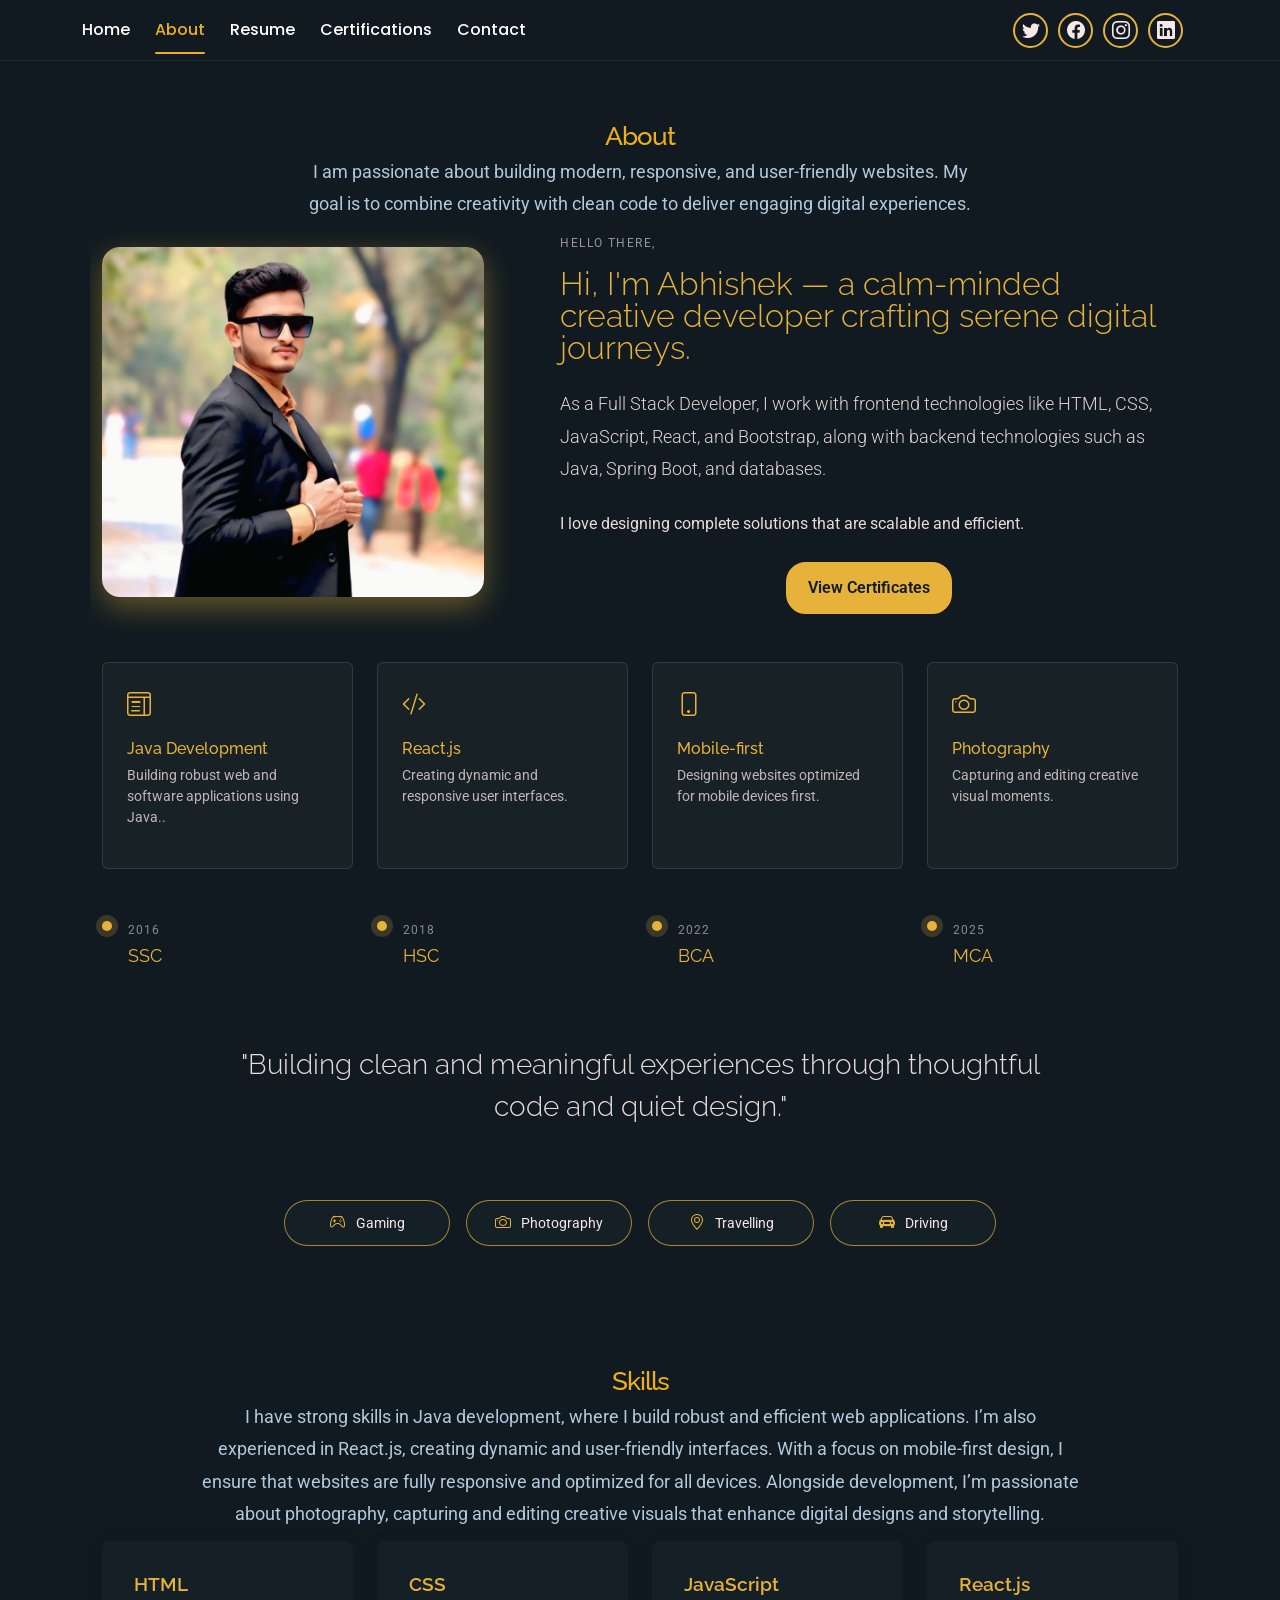
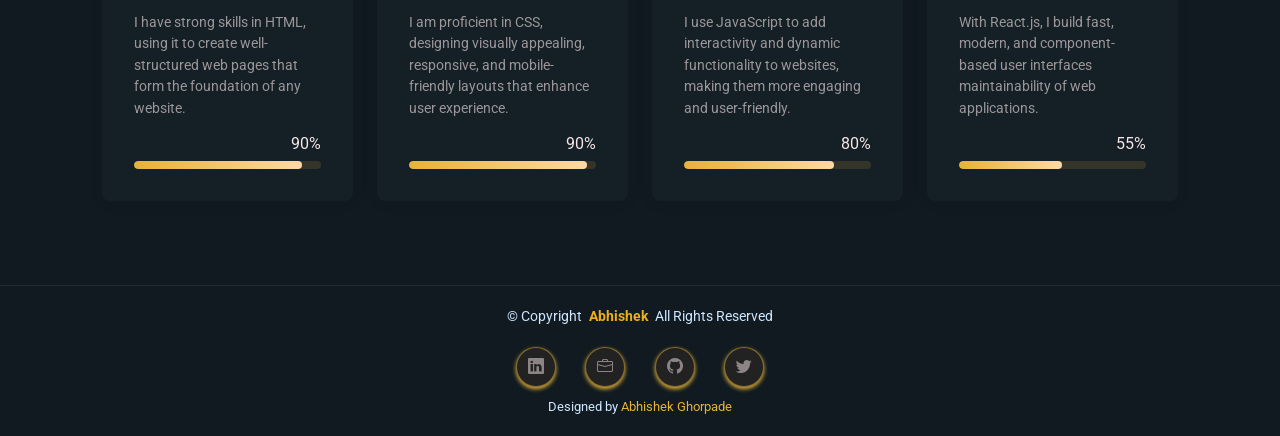
==== about.html @ 08af9475 "add files" ====
<!DOCTYPE html>
<html lang="en">
  <head>
    <meta charset="utf-8" />
    <meta content="width=device-width, initial-scale=1.0" name="viewport" />
    <title>About Abhishek</title>
    <meta name="description" content="" />
    <meta name="keywords" content="" />

    <!-- Favicons -->
    <!-- <link href="assets/img/favicon.png" rel="icon" />
    <link href="assets/img/apple-touch-icon.png" rel="apple-touch-icon" /> -->

    <!-- Fonts -->
    <link href="https://fonts.googleapis.com" rel="preconnect" />
    <link href="https://fonts.gstatic.com" rel="preconnect" crossorigin />
    <link
      href="https://fonts.googleapis.com/css2?family=Roboto:ital,wght@0,100;0,300;0,400;0,500;0,700;0,900;1,100;1,300;1,400;1,500;1,700;1,900&family=Poppins:ital,wght@0,100;0,200;0,300;0,400;0,500;0,600;0,700;0,800;0,900;1,100;1,200;1,300;1,400;1,500;1,600;1,700;1,800;1,900&family=Raleway:ital,wght@0,100;0,200;0,300;0,400;0,500;0,600;0,700;0,800;0,900;1,100;1,200;1,300;1,400;1,500;1,600;1,700;1,800;1,900&display=swap"
      rel="stylesheet"
    />

    <!-- Vendor CSS Files -->
    <link
      href="assets/vendor/bootstrap/css/bootstrap.min.css"
      rel="stylesheet"
    />
    <link
      href="assets/vendor/bootstrap-icons/bootstrap-icons.css"
      rel="stylesheet"
    />
    <link href="assets/vendor/aos/aos.css" rel="stylesheet" />
    <link href="assets/vendor/swiper/swiper-bundle.min.css" rel="stylesheet" />
    <link
      href="assets/vendor/glightbox/css/glightbox.min.css"
      rel="stylesheet"
    />

    <!-- Main CSS File -->
    <link href="assets/css/main.css" rel="stylesheet" />

    <!-- =======================================================
  * Template Name: FolioOne
  * Template URL: https://bootstrapmade.com/folioone-bootstrap-portfolio-website-template/
  * Updated: Aug 23 2025 with Bootstrap v5.3.7
  * Author: BootstrapMade.com
  * License: https://bootstrapmade.com/license/
  ======================================================== -->
  </head>

  <body class="about-page">
    <header
      id="header"
      class="header d-flex align-items-center light-background sticky-top"
    >
      <div
        class="container position-relative d-flex align-items-center justify-content-between"
      >
        <!-- <a href="index.html" class="logo d-flex align-items-center me-auto me-xl-0">
      <img src="assets/img/logo.webp" alt="">
      <h1 class="sitename">FolioOne</h1> 
    </a> -->

        <nav id="navmenu" class="navmenu">
          <ul>
            <li><a href="index.html">Home</a></li>
            <li><a href="about.html" class="active">About</a></li>
            <li><a href="resume.html">Resume</a></li>
            <!-- <li><a href="services.html">Services</a></li> -->
            <li><a href="portfolio.html">Certifications</a></li>
            <!-- <li class="dropdown">
              <a href="#"
                ><span>Dropdown</span>
                <i class="bi bi-chevron-down toggle-dropdown"></i
              ></a>
              <ul>
                <li><a href="#">Dropdown 1</a></li>
                <li class="dropdown">
                  <a href="#"
                    ><span>Deep Dropdown</span>
                    <i class="bi bi-chevron-down toggle-dropdown"></i
                  ></a>
                  <ul>
                    <li><a href="#">Deep Dropdown 1</a></li>
                    <li><a href="#">Deep Dropdown 2</a></li>
                    <li><a href="#">Deep Dropdown 3</a></li>
                    <li><a href="#">Deep Dropdown 4</a></li>
                    <li><a href="#">Deep Dropdown 5</a></li>
                  </ul>
                </li>
                <li><a href="#">Dropdown 2</a></li>
                <li><a href="#">Dropdown 3</a></li>
                <li><a href="#">Dropdown 4</a></li>
              </ul>
            </li> -->
            <li><a href="contact.html">Contact</a></li>
          </ul>
          <i class="mobile-nav-toggle d-xl-none bi bi-list"></i>
        </nav>

        <div class="header-social-links">
          <a href="#" class="twitter"><i class="bi bi-twitter"></i></a>
          <a href="#" class="facebook"><i class="bi bi-facebook"></i></a>
          <a href="#" class="instagram"><i class="bi bi-instagram"></i></a>
          <a href="#" class="linkedin"><i class="bi bi-linkedin"></i></a>
        </div>
      </div>
    </header>

    <main class="main">
      <!-- About Section -->
      <section id="about" class="about section">
        <!-- Section Title -->
        <div class="container section-title" data-aos="fade-up">
          <h2>About</h2>
          <p>
            I am passionate about building modern, responsive, and user-friendly
            websites. My goal is to combine creativity with clean code to
            deliver engaging digital experiences.
          </p>
        </div>
        <!-- End Section Title -->

        <div class="container" data-aos="fade-up" data-aos-delay="100">
          <!-- Intro + Photo -->
          <div class="row align-items-center justify-content-between gy-5 mb-5">
            <!-- Profile Photo (Left Side) -->
            <div class="col-lg-5" data-aos="zoom-in" data-aos-delay="250">
              <figure class="profile-figure text-center text-lg-start">
                <img
                  src="img/WhatsApp Image 2025-11-01 at 12.26.18_97a6fdc2.jpg"
                  alt="Portrait of Abhishek"
                  class="img-fluid profile-photo"
                />
              </figure>
            </div>

            <!-- Intro Content (Right Side) -->
            <div class="col-lg-7" data-aos="fade-right" data-aos-delay="150">
              <div class="intro-content">
                <span class="eyebrow">Hello there,</span>
                <h2 class="headline">
                  Hi, I'm Abhishek — a calm-minded creative developer crafting
                  serene digital journeys.
                </h2>
                <p class="lead">
                  As a Full Stack Developer, I work with frontend technologies
                  like HTML, CSS, JavaScript, React, and Bootstrap, along with
                  backend technologies such as Java, Spring Boot, and databases.
                </p>
                <p>
                  I love designing complete solutions that are scalable and
                  efficient.
                </p>

                <div class="cta-group">
                  <!-- <a href="#portfolio" class="btn btn-primary">
                    View My Work <i class="bi bi-arrow-up-right"></i>
                  </a> -->
                  <a href="portfolio.html" class="btn btn-primary"
                  >View Certificates</a
                >
                  </a>
                </div>
              </div>
            </div>
          </div>
          <!-- End Intro + Photo -->

          <!-- Skills Grid -->
          <div class="mb-5">
            <div class="row g-4">
              <div
                class="col-6 col-md-4 col-lg-3"
                data-aos="fade-up"
                data-aos-delay="120"
              >
                <div class="skill-item">
                  <i class="bi bi-layout-text-window"></i>
                  <h3>Java Development</h3>
                  <p>
                    Building robust web and software applications using Java..
                  </p>
                </div>
              </div>
              <div
                class="col-6 col-md-4 col-lg-3"
                data-aos="fade-up"
                data-aos-delay="180"
              >
                <div class="skill-item">
                  <i class="bi bi-code-slash"></i>
                  <h3>React.js</h3>
                  <p>Creating dynamic and responsive user interfaces.</p>
                </div>
              </div>
              <div
                class="col-6 col-md-4 col-lg-3"
                data-aos="fade-up"
                data-aos-delay="240"
              >
                <div class="skill-item">
                  <i class="bi bi-phone"></i>
                  <h3>Mobile-first</h3>
                  <p>Designing websites optimized for mobile devices first.</p>
                </div>
              </div>
              <div
                class="col-6 col-md-4 col-lg-3"
                data-aos="fade-up"
                data-aos-delay="300"
              >
                <div class="skill-item">
                  <i class="bi bi-camera"></i>
                  <h3>Photography</h3>
                  <p>Capturing and editing creative visual moments.</p>
                </div>
              </div>
            </div>
          </div>
          <!-- End Skills Grid -->

          <!-- Journey Timeline -->
          <div class="mb-5">
            <div class="row g-4">
              <div
                class="col-md-6 col-lg-3"
                data-aos="fade-up"
                data-aos-delay="120"
              >
                <article class="timeline-item">
                  <span class="dot"></span>
                  <time>2016</time>
                  <h4>SSC</h4>
                  <!-- <p>Quisque euismod turpis ut sapien luctus bibendum.</p> -->
                </article>
              </div>
              <div
                class="col-md-6 col-lg-3"
                data-aos="fade-up"
                data-aos-delay="180"
              >
                <article class="timeline-item">
                  <span class="dot"></span>
                  <time>2018</time>
                  <h4>HSC</h4>
                  <!-- <p>Mauris non arcu non urna convallis vulputate.</p> -->
                </article>
              </div>
              <div
                class="col-md-6 col-lg-3"
                data-aos="fade-up"
                data-aos-delay="240"
              >
                <article class="timeline-item">
                  <span class="dot"></span>
                  <time>2022</time>
                  <h4>BCA</h4>
                  <!-- <p>Nunc sed nibh et libero fermentum posuere.</p> -->
                </article>
              </div>
              <div
                class="col-md-6 col-lg-3"
                data-aos="fade-up"
                data-aos-delay="300"
              >
                <article class="timeline-item">
                  <span class="dot"></span>
                  <time>2025</time>
                  <h4>MCA</h4>
                  <!-- <p>Proin commodo massa sit amet urna pretium.</p> -->
                </article>
              </div>
            </div>
          </div>
          <!-- End Journey Timeline -->

          <!-- Quote -->
          <blockquote
            class="personal-quote text-center mb-5"
            data-aos="fade-down"
            data-aos-delay="200"
          >
            <p>
              "Building clean and meaningful experiences through thoughtful code
              and quiet design."
            </p>
          </blockquote>
          <!-- End Quote -->

          <!-- Fun Facts -->
          <div class="row g-3 justify-content-center">
            <div
              class="col-6 col-md-3 col-lg-2"
              data-aos="zoom-in"
              data-aos-delay="120"
            >
              <div class="fact-pill">
                <i class="bi bi-controller"></i>
                <span>Gaming</span>
              </div>
            </div>
            <div
              class="col-6 col-md-3 col-lg-2"
              data-aos="zoom-in"
              data-aos-delay="160"
            >
              <div class="fact-pill">
                <i class="bi bi-camera"></i>
                <span>Photography</span>
              </div>
            </div>
            <div
              class="col-6 col-md-3 col-lg-2"
              data-aos="zoom-in"
              data-aos-delay="200"
            >
              <div class="fact-pill">
                <i class="bi bi-geo-alt"></i>
                <span>Travelling</span>
              </div>
            </div>
            <div
              class="col-6 col-md-3 col-lg-2"
              data-aos="zoom-in"
              data-aos-delay="240"
            >
              <div class="fact-pill">
                <i class="bi bi-car-front-fill"></i>
                <span>Driving</span>
              </div>
            </div>
          </div>
          <!-- End Fun Facts -->
        </div>
      </section>
      <!-- /About Section -->

      <!-- Skills Section -->
      <section id="skills" class="skills section">
        <!-- Section Title -->
        <div class="container section-title" data-aos="fade-up">
          <h2>Skills</h2>
          <p>
            I have strong skills in Java development, where I build robust and
            efficient web applications. I’m also experienced in React.js,
            creating dynamic and user-friendly interfaces. With a focus on
            mobile-first design, I ensure that websites are fully responsive and
            optimized for all devices. Alongside development, I’m passionate
            about photography, capturing and editing creative visuals that
            enhance digital designs and storytelling.
          </p>
        </div>
        <!-- End Section Title -->

        <div class="container" data-aos="fade-up" data-aos-delay="100">
          <div class="row g-4 skills-animation">
            <div
              class="col-md-6 col-lg-3"
              data-aos="fade-up"
              data-aos-delay="100"
            >
              <div class="skill-box">
                <h3>HTML</h3>
                <p>
                  I have strong skills in HTML, using it to create
                  well-structured web pages that form the foundation of any
                  website.
                </p>
                <span class="text-end d-block">90%</span>
                <div class="progress">
                  <div
                    class="progress-bar"
                    role="progressbar"
                    aria-valuenow="90"
                    aria-valuemin="0"
                    aria-valuemax="100"
                  ></div>
                </div>
              </div>
            </div>

            <div
              class="col-md-6 col-lg-3"
              data-aos="fade-up"
              data-aos-delay="200"
            >
              <div class="skill-box">
                <h3>CSS</h3>
                <p>
                  I am proficient in CSS, designing visually appealing,
                  responsive, and mobile-friendly layouts that enhance user
                  experience.
                </p>
                <span class="text-end d-block">90%</span>
                <div class="progress">
                  <div
                    class="progress-bar"
                    role="progressbar"
                    aria-valuenow="95"
                    aria-valuemin="0"
                    aria-valuemax="100"
                  ></div>
                </div>
              </div>
            </div>

            <div
              class="col-md-6 col-lg-3"
              data-aos="fade-up"
              data-aos-delay="300"
            >
              <div class="skill-box">
                <h3>JavaScript</h3>
                <p>
                  I use JavaScript to add interactivity and dynamic
                  functionality to websites, making them more engaging and
                  user-friendly.
                </p>
                <span class="text-end d-block">80%</span>
                <div class="progress">
                  <div
                    class="progress-bar"
                    role="progressbar"
                    aria-valuenow="80"
                    aria-valuemin="0"
                    aria-valuemax="100"
                  ></div>
                </div>
              </div>
            </div>

            <div
              class="col-md-6 col-lg-3"
              data-aos="fade-up"
              data-aos-delay="400"
            >
              <div class="skill-box">
                <h3>React.js</h3>
                <p>
                  With React.js, I build fast, modern, and component-based user
                  interfaces maintainability of web applications.
                </p>
                <span class="text-end d-block">55%</span>
                <div class="progress">
                  <div
                    class="progress-bar"
                    role="progressbar"
                    aria-valuenow="55"
                    aria-valuemin="0"
                    aria-valuemax="100"
                  ></div>
                </div>
              </div>
            </div>
          </div>
        </div>
      </section>
      <!-- /Skills Section -->

      <!-- Stats Section -->
      <!-- <section id="stats" class="stats section dark-background">
        <div class="container" data-aos="fade-up" data-aos-delay="100">
          <div class="row align-items-center">
            <div class="col-lg-4" data-aos="fade-up" data-aos-delay="200">
              <div class="avatars d-flex align-items-center">
                <img
                  src="assets/img/person/person-m-2.webp"
                  alt="Avatar 1"
                  class="rounded-circle"
                  loading="lazy"
                />
                <img
                  src="assets/img/person/person-m-3.webp"
                  alt="Avatar 2"
                  class="rounded-circle"
                  loading="lazy"
                />
                <img
                  src="assets/img/person/person-f-5.webp"
                  alt="Avatar 3"
                  class="rounded-circle"
                  loading="lazy"
                />
                <img
                  src="assets/img/person/person-m-5.webp"
                  alt="Avatar 4"
                  class="rounded-circle"
                  loading="lazy"
                />
              </div>
            </div>

            <div class="col-lg-8">
              <div class="row counters">
                <div class="col-md-4" data-aos="fade-up" data-aos-delay="300">
                  <h2>
                    <span
                      data-purecounter-start="0"
                      data-purecounter-end="185"
                      data-purecounter-duration="1"
                      class="purecounter"
                    ></span
                    >+
                  </h2>
                  <p>Nemo enim ipsam</p>
                </div>

                <div class="col-md-4" data-aos="fade-up" data-aos-delay="400">
                  <h2>
                    <span
                      data-purecounter-start="0"
                      data-purecounter-end="32"
                      data-purecounter-duration="1"
                      class="purecounter"
                    ></span
                    >K
                  </h2>
                  <p>Voluptatem sequi</p>
                </div>

                <div class="col-md-4" data-aos="fade-up" data-aos-delay="500">
                  <h2>
                    <span
                      data-purecounter-start="0"
                      data-purecounter-end="128"
                      data-purecounter-duration="1"
                      class="purecounter"
                    ></span
                    >+
                  </h2>
                  <p>Dolor sit consectetur</p>
                </div>
              </div>
            </div>
          </div>
        </div>
      </section> -->
      <!-- /Stats Section -->

      <!-- Testimonials Section -->
      <!-- <section id="testimonials" class="testimonials section"> -->
      <!-- Section Title -->
      <!-- <div class="container section-title" data-aos="fade-up">
          <h2>Testimonials</h2>
          <p>
            Necessitatibus eius consequatur ex aliquid fuga eum quidem sint
            consectetur velit
          </p>
        </div> -->
      <!-- End Section Title -->

      <!-- <div class="container" data-aos="fade-up" data-aos-delay="100">
          <div class="swiper init-swiper">
            <script type="application/json" class="swiper-config">
              {
                "loop": true,
                "speed": 600,
                "autoplay": {
                  "delay": 5000
                },
                "slidesPerView": "auto",
                "pagination": {
                  "el": ".swiper-pagination",
                  "type": "bullets",
                  "clickable": true
                }
              }
            </script>
            <div class="swiper-wrapper">
              <div class="swiper-slide">
                <div class="testimonial-item">
                  <div class="row gy-4 justify-content-center">
                    <div class="col-lg-6">
                      <div class="testimonial-content">
                        <p>
                          <i class="bi bi-quote quote-icon-left"></i>
                          <span
                            >Proin iaculis purus consequat sem cure digni ssim
                            donec porttitora entum suscipit rhoncus. Accusantium
                            quam, ultricies eget id, aliquam eget nibh et.
                            Maecen aliquam, risus at semper.</span
                          >
                          <i class="bi bi-quote quote-icon-right"></i>
                        </p>
                        <h3>Saul Goodman</h3>
                        <h4>Ceo &amp; Founder</h4>
                        <div class="stars">
                          <i class="bi bi-star-fill"></i
                          ><i class="bi bi-star-fill"></i
                          ><i class="bi bi-star-fill"></i
                          ><i class="bi bi-star-fill"></i
                          ><i class="bi bi-star-fill"></i>
                        </div>
                      </div>
                    </div>
                    <div class="col-lg-2 text-center">
                      <img
                        src="assets/img/person/person-m-9.webp"
                        class="img-fluid testimonial-img"
                        alt=""
                      />
                    </div>
                  </div>
                </div>
              </div> -->
      <!-- End testimonial item -->

      <!-- <div class="swiper-slide">
                <div class="testimonial-item">
                  <div class="row gy-4 justify-content-center">
                    <div class="col-lg-6">
                      <div class="testimonial-content">
                        <p>
                          <i class="bi bi-quote quote-icon-left"></i>
                          <span
                            >Export tempor illum tamen malis malis eram quae
                            irure esse labore quem cillum quid cillum eram malis
                            quorum velit fore eram velit sunt aliqua noster
                            fugiat irure amet legam anim culpa.</span
                          >
                          <i class="bi bi-quote quote-icon-right"></i>
                        </p>
                        <h3>Sara Wilsson</h3>
                        <h4>Designer</h4>
                        <div class="stars">
                          <i class="bi bi-star-fill"></i
                          ><i class="bi bi-star-fill"></i
                          ><i class="bi bi-star-fill"></i
                          ><i class="bi bi-star-fill"></i
                          ><i class="bi bi-star-fill"></i>
                        </div>
                      </div>
                    </div>
                    <div class="col-lg-2 text-center">
                      <img
                        src="assets/img/person/person-f-5.webp"
                        class="img-fluid testimonial-img"
                        alt=""
                      />
                    </div>
                  </div>
                </div>
              </div> -->
      <!-- End testimonial item -->

      <!-- <div class="swiper-slide">
                <div class="testimonial-item">
                  <div class="row gy-4 justify-content-center">
                    <div class="col-lg-6">
                      <div class="testimonial-content">
                        <p>
                          <i class="bi bi-quote quote-icon-left"></i>
                          <span
                            >Enim nisi quem export duis labore cillum quae magna
                            enim sint quorum nulla quem veniam duis minim tempor
                            labore quem eram duis noster aute amet eram fore
                            quis sint minim.</span
                          >
                          <i class="bi bi-quote quote-icon-right"></i>
                        </p>
                        <h3>Jena Karlis</h3>
                        <h4>Store Owner</h4>
                        <div class="stars">
                          <i class="bi bi-star-fill"></i
                          ><i class="bi bi-star-fill"></i
                          ><i class="bi bi-star-fill"></i
                          ><i class="bi bi-star-fill"></i
                          ><i class="bi bi-star-fill"></i>
                        </div>
                      </div>
                    </div>
                    <div class="col-lg-2 text-center">
                      <img
                        src="assets/img/person/person-f-12.webp"
                        class="img-fluid testimonial-img"
                        alt=""
                      />
                    </div>
                  </div>
                </div>
              </div> -->
      <!-- End testimonial item -->

      <!-- <div class="swiper-slide">
                <div class="testimonial-item">
                  <div class="row gy-4 justify-content-center">
                    <div class="col-lg-6">
                      <div class="testimonial-content">
                        <p>
                          <i class="bi bi-quote quote-icon-left"></i>
                          <span
                            >Fugiat enim eram quae cillum dolore dolor amet
                            nulla culpa multos export minim fugiat minim velit
                            minim dolor enim duis veniam ipsum anim magna sunt
                            elit fore quem dolore labore illum veniam.</span
                          >
                          <i class="bi bi-quote quote-icon-right"></i>
                        </p>
                        <h3>John Larson</h3>
                        <h4>Entrepreneur</h4>
                        <div class="stars">
                          <i class="bi bi-star-fill"></i
                          ><i class="bi bi-star-fill"></i
                          ><i class="bi bi-star-fill"></i
                          ><i class="bi bi-star-fill"></i
                          ><i class="bi bi-star-fill"></i>
                        </div>
                      </div>
                    </div>
                    <div class="col-lg-2 text-center">
                      <img
                        src="assets/img/person/person-m-12.webp"
                        class="img-fluid testimonial-img"
                        alt=""
                      />
                    </div>
                  </div>
                </div>
              </div> -->
      <!-- End testimonial item -->
      <!-- </div>
            <div class="swiper-pagination"></div>
          </div>
        </div>
      </section> -->
      <!-- /Testimonials Section -->
    </main>

    <footer id="footer" class="footer">
      <div class="container">
        <div class="copyright text-center">
          <p>
            © <span>Copyright</span>
            <strong style="color: rgb(238, 175, 28)" class="px-1 sitename"
              >Abhishek</strong
            >
            <span>All Rights Reserved<br /></span>
          </p>
        </div>
        <div class="social-links d-flex justify-content-center">
          <a
            href="https://www.linkedin.com/in/abhishek-ghorpade-39ab88269"
            class="linkedin"
            data-label="LinkedIn"
          >
            <i class="bi bi-linkedin"></i>
          </a>
          <a href="img/AbhiResume.pdf" class="briefcase" data-label="Resume">
            <i class="bi bi-briefcase"></i>
          </a>
          <a href="#" class="github" data-label="GitHub">
            <i class="bi bi-github"></i>
          </a>
          <a href="#" class="twitter" data-label="Twitter">
            <i class="bi bi-twitter"></i>
          </a>
        </div>
        <div class="credits">
          <!-- All the links in the footer should remain intact. -->
          <!-- You can delete the links only if you've purchased the pro version. -->
          <!-- Licensing information: https://bootstrapmade.com/license/ -->
          <!-- Purchase the pro version with working PHP/AJAX contact form: [buy-url] -->
          Designed by <a href="#">Abhishek Ghorpade</a>
        </div>
      </div>
    </footer>

    <!-- Scroll Top -->
    <a
      href="#"
      id="scroll-top"
      class="scroll-top d-flex align-items-center justify-content-center"
      data-label="Top"
      ><i class="bi bi-arrow-up-short"></i
    ></a>

    <!-- Preloader -->
    <div id="preloader"></div>

    <!-- Vendor JS Files -->
    <script src="assets/vendor/bootstrap/js/bootstrap.bundle.min.js"></script>
    <script src="assets/vendor/php-email-form/validate.js"></script>
    <script src="assets/vendor/aos/aos.js"></script>
    <script src="assets/vendor/typed.js/typed.umd.js"></script>
    <script src="assets/vendor/waypoints/noframework.waypoints.js"></script>
    <script src="assets/vendor/purecounter/purecounter_vanilla.js"></script>
    <script src="assets/vendor/swiper/swiper-bundle.min.js"></script>
    <script src="assets/vendor/imagesloaded/imagesloaded.pkgd.min.js"></script>
    <script src="assets/vendor/isotope-layout/isotope.pkgd.min.js"></script>
    <script src="assets/vendor/glightbox/js/glightbox.min.js"></script>

    <!-- Main JS File -->
    <script src="assets/js/main.js"></script>
  </body>
</html>
---- assets/css/main.css ----
/**
* Template Name: FolioOne
* Template URL: https://bootstrapmade.com/folioone-bootstrap-portfolio-website-template/
* Updated: Aug 23 2025 with Bootstrap v5.3.7
* Author: BootstrapMade.com
* License: https://bootstrapmade.com/license/
*/

/*--------------------------------------------------------------
# Font & Color Variables
# Help: https://bootstrapmade.com/color-system/
--------------------------------------------------------------*/
/* Fonts */
:root {
  --default-font: "Roboto", system-ui, -apple-system, "Segoe UI", Roboto,
    "Helvetica Neue", Arial, "Noto Sans", "Liberation Sans", sans-serif,
    "Apple Color Emoji", "Segoe UI Emoji", "Segoe UI Symbol", "Noto Color Emoji";
  --heading-font: "Raleway", sans-serif;
  --nav-font: "Poppins", sans-serif;
}

/* Global Colors - The following color variables are used throughout the website. Updating them here will change the color scheme of the entire website */
:root {
  --background-color: #101a20; /* Background color for the entire website, including individual sections */
  --default-color: #f7e7e7; /* Default color used for the majority of the text content across the entire website */
  --heading-color: rgb(
    230,
    178,
    57
  ); /* Color for headings, subheadings and title throughout the website */
  --accent-color: rgb(
    230,
    178,
    57
  ); /* Accent color that represents your brand on the website. It's used for buttons, links, and other elements that need to stand out */
  --surface-color: #141f26; /* The surface color is used as a background of boxed elements within sections, such as cards, icon boxes, or other elements that require a visual separation from the global background. */
  --contrast-color: #ffffff; /* Contrast color for text, ensuring readability against backgrounds of accent, heading, or default colors. */
}

/* Nav Menu Colors - The following color variables are used specifically for the navigation menu. They are separate from the global colors to allow for more customization options */
:root {
  --nav-color: #ffffff; /* The default color of the main navmenu links */
  --nav-hover-color: rgb(
    238,
    175,
    28
  ); /* Applied to main navmenu links when they are hovered over or active */
  --nav-mobile-background-color: #213642; /* Used as the background color for mobile navigation menu */
  --nav-dropdown-background-color: #051117; /* Used as the background color for dropdown items that appear when hovering over primary navigation items */
  --nav-dropdown-color: #e7f2f7; /* Used for navigation links of the dropdown items in the navigation menu. */
  --nav-dropdown-hover-color: rgb(
    238,
    175,
    28
  ); /* Similar to --nav-hover-color, this color is applied to dropdown navigation links when they are hovered over. */
}

/* Color Presets - These classes override global colors when applied to any section or element, providing reuse of the sam color scheme. */

.light-background {
  --background-color: #142027;
  --surface-color: #325264;
}

.dark-background {
  --background-color: #0b1419;
  --default-color: #ffffff;
  --heading-color: #ffffff;
  --surface-color: #252525;
  --contrast-color: #ffffff;
}

/* Smooth scroll */
:root {
  scroll-behavior: smooth;
}

/*--------------------------------------------------------------
# General Styling & Shared Classes
--------------------------------------------------------------*/
body {
  color: var(--default-color);
  background-color: var(--background-color);
  font-family: var(--default-font);
}

a {
  color: var(--accent-color);
  text-decoration: none;
  transition: 0.3s;
}

a:hover {
  color: color-mix(in srgb, var(--accent-color), transparent 25%);
  text-decoration: none;
}

h1,
h2,
h3,
h4,
h5,
h6 {
  color: var(--heading-color);
  font-family: var(--heading-font);
}

/* PHP Email Form Messages
------------------------------*/
.php-email-form .error-message {
  display: none;
  background: #df1529;
  color: #ffffff;
  text-align: left;
  padding: 15px;
  margin-bottom: 24px;
  font-weight: 600;
}

.php-email-form .sent-message {
  display: none;
  color: #ffffff;
  background: #059652;
  text-align: center;
  padding: 15px;
  margin-bottom: 24px;
  font-weight: 600;
}

.php-email-form .loading {
  display: none;
  background: var(--surface-color);
  text-align: center;
  padding: 15px;
  margin-bottom: 24px;
}

.php-email-form .loading:before {
  content: "";
  display: inline-block;
  border-radius: 50%;
  width: 24px;
  height: 24px;
  margin: 0 10px -6px 0;
  border: 3px solid var(--accent-color);
  border-top-color: var(--surface-color);
  animation: php-email-form-loading 1s linear infinite;
}

@keyframes php-email-form-loading {
  0% {
    transform: rotate(0deg);
  }

  100% {
    transform: rotate(360deg);
  }
}

/*--------------------------------------------------------------
# Global Header
--------------------------------------------------------------*/
.header {
  --background-color: rgba(255, 255, 255, 0);
  color: var(--default-color);
  background-color: var(--background-color);
  padding: 10px 0;
  transition: all 0.5s;
  z-index: 997;
  border-bottom: 1px solid
    color-mix(in srgb, var(--default-color), transparent 92%);
}

.header .logo {
  line-height: 1;
}

.header .logo img {
  max-height: 36px;
  margin-right: 8px;
}

.header .logo h1 {
  font-size: 32px;
  margin: 0;
  font-weight: 400;
  color: var(--heading-color);
}

.header .header-social-links {
  padding-right: 15px;
}

.header .header-social-links {
  display: flex;
  align-items: center;
  justify-content: flex-end; /* right side on desktop */
  gap: 10px;
  flex-wrap: wrap; /* prevents overflow */
}

.header .header-social-links a {
  display: inline-flex;
  align-items: center;
  justify-content: center;
  width: 35px;
  height: 35px;
  font-size: 18px;
  color: var(--default-color);
  border: 2px solid var(--accent-color);
  border-radius: 50%;
  transition: all 0.3s ease;
  background: transparent;
  text-decoration: none;
}

/* ✨ Hover Effect */
.header .header-social-links a:hover {
  background: var(--accent-color);
  color: var(--contrast-color);
  transform: translateY(-3px) scale(1.05);
  box-shadow: 0 4px 15px
    color-mix(in srgb, var(--accent-color), transparent 70%);
}

/* icon inside link */
.header .header-social-links a i {
  line-height: 1;
}

/* 📱 Responsive: Center icons on smaller screens */
@media (max-width: 992px) {
  .header .header-social-links {
    justify-content: center;
    margin-top: 10px;
  }
}

@media (max-width: 576px) {
  .header .header-social-links a {
    width: 34px;
    height: 34px;
    font-size: 16px;
  }
}
/* Global Header on Scroll
------------------------------*/
.scrolled .header {
  --background-color: rgba(16, 26, 32, 0.9);
}

/*--------------------------------------------------------------
# Navigation Menu
--------------------------------------------------------------*/
/* Desktop Navigation */
@media (min-width: 1200px) {
  .navmenu {
    padding: 0;
  }

  .navmenu ul {
    margin: 0;
    padding: 0;
    display: flex;
    list-style: none;
    align-items: center;
    gap: 25px;
  }

  .navmenu li {
    position: relative;
  }

  .navmenu a {
    color: var(--nav-color);
    font-size: 16px;
    font-family: var(--nav-font);
    font-weight: 500;
    text-decoration: none;
    position: relative;
    transition: color 0.3s ease;
    padding: 8px 0;
    display: inline-flex;
    align-items: center;
  }

  /* ✨ Animated underline effect */
  .navmenu a::after {
    content: "";
    position: absolute;
    left: 0;
    bottom: -4px;
    width: 0;
    height: 2px;
    background: var(--nav-hover-color);
    transition: width 0.4s ease;
    border-radius: 2px;
  }

  /* Hover and Active state */
  .navmenu a:hover,
  .navmenu .active {
    color: var(--nav-hover-color);
  }

  .navmenu a:hover::after,
  .navmenu .active::after {
    width: 100%;
  }

  /* Optional subtle hover glow */
  .navmenu a:hover {
    text-shadow: 0 0 8px
      color-mix(in srgb, var(--nav-hover-color), transparent 60%);
  }
}

/* ============================= */
/* 📱 MOBILE NAVIGATION STYLES */
/* ============================= */
@media (max-width: 1199px) {
  .mobile-nav-toggle {
    color: var(--nav-color);
    font-size: 28px;
    cursor: pointer;
    transition: color 0.3s ease;
  }

  .navmenu {
    padding: 0;
    z-index: 9997;
  }

  .navmenu ul {
    display: none;
    list-style: none;
    position: absolute;
    inset: 60px 20px 20px 20px;
    padding: 15px 0;
    margin: 0;
    border-radius: 10px;
    background: var(--nav-mobile-background-color);
    border: 1px solid color-mix(in srgb, var(--default-color), transparent 85%);
    box-shadow: 0 4px 25px rgba(0, 0, 0, 0.2);
    overflow-y: auto;
    transform: translateY(-20px);
    opacity: 0;
    transition: all 0.4s ease;
  }

  /* Animate menu when active */
  .mobile-nav-active .navmenu > ul {
    display: block;
    transform: translateY(0);
    opacity: 1;
  }

  .navmenu a {
    color: var(--nav-dropdown-color);
    padding: 12px 20px;
    font-family: var(--nav-font);
    font-size: 17px;
    font-weight: 500;
    display: flex;
    align-items: center;
    justify-content: space-between;
    transition: all 0.3s ease;
    position: relative;
  }

  /* Mobile underline animation */
  .navmenu a::after {
    content: "";
    position: absolute;
    left: 0;
    bottom: 6px;
    width: 0;
    height: 2px;
    background: var(--accent-color);
    transition: width 0.3s ease;
    border-radius: 2px;
  }

  .navmenu a:hover,
  .navmenu .active {
    color: var(--accent-color);
  }

  .navmenu a:hover::after,
  .navmenu .active::after {
    width: 100%;
  }

  /* Active icon animation */
  .navmenu a i {
    transition: transform 0.4s ease, background 0.3s ease;
    font-size: 16px;
    background: color-mix(in srgb, var(--accent-color), transparent 90%);
    border-radius: 50%;
    padding: 6px;
  }

  .navmenu a:hover i,
  .navmenu .active i {
    background: var(--accent-color);
    color: var(--contrast-color);
    transform: rotate(180deg);
  }

  /* Dark background overlay */
  .mobile-nav-active .navmenu {
    position: fixed;
    inset: 0;
    background: rgba(0, 0, 0, 0.7);
    transition: background 0.4s ease;
  }

  .mobile-nav-active .mobile-nav-toggle {
    color: #fff;
    position: absolute;
    top: 15px;
    right: 20px;
    z-index: 9999;
  }
}

/*--------------------------------------------------------------
# Global Footer
--------------------------------------------------------------*/
.footer {
  color: var(--default-color);
  background-color: var(--background-color);
  font-size: 14px;
  padding: 40px 0;
  position: relative;
  border-top: 1px solid
    color-mix(in srgb, var(--default-color), transparent 92%);
}

.footer .copyright p {
  margin-bottom: 0;
}

.footer .social-links {
  margin-top: 20px;
}

.footer .social-links a {
  display: flex;
  align-items: center;
  justify-content: center;
  width: 40px;
  height: 40px;
  border-radius: 50%;
  border: 1px solid color-mix(in srgb, var(--accent-color), transparent 50%);
  font-size: 16px;
  color: color-mix(in srgb, var(--default-color), transparent 50%);
  margin: 0 5px;
  transition: 0.3s;
}

.footer .social-links a:hover {
  color: var(--accent-color);
  border-color: var(--accent-color);
}

.footer .credits {
  margin-top: 10px;
  font-size: 13px;
  text-align: center;
}

/*--------------------------------------------------------------
# Preloader
--------------------------------------------------------------*/
#preloader {
  position: fixed;
  inset: 0;
  z-index: 9999;
  overflow: hidden;
  background-color: var(--background-color);
  transition: all 0.6s ease-out;
  width: 100%;
  height: 100vh;
}

#preloader:before,
#preloader:after {
  content: "";
  position: absolute;
  border: 4px solid var(--accent-color);
  border-radius: 50%;
  animation: animate-preloader 2s cubic-bezier(0, 0.2, 0.8, 1) infinite;
}

#preloader:after {
  animation-delay: -0.5s;
}

@keyframes animate-preloader {
  0% {
    width: 10px;
    height: 10px;
    top: calc(50% - 5px);
    left: calc(50% - 5px);
    opacity: 1;
  }

  100% {
    width: 72px;
    height: 72px;
    top: calc(50% - 36px);
    left: calc(50% - 36px);
    opacity: 0;
  }
}

/*--------------------------------------------------------------
# Scroll Top Button
--------------------------------------------------------------*/
/* 🔝 Scroll to Top Base */
.scroll-top {
  position: fixed;
  right: 20px;
  bottom: 20px;
  width: 50px;
  height: 50px;
  background: var(--background-color);
  border-radius: 50%;
  border: 2px solid var(--accent-color);
  display: flex;
  align-items: center;
  justify-content: center;
  color: #fff;
  font-size: 26px;
  z-index: 9999;
  cursor: pointer;
  transition: all 0.4s ease;
  opacity: 0;
  visibility: hidden;
  box-shadow: 0 4px 15px rgba(0, 0, 0, 0.3);
  overflow: visible;
}

/* ✨ Show When Active */
.scroll-top.active {
  opacity: 1;
  visibility: visible;
  bottom: 25px;
}

/* 💫 Hover Animation */
.scroll-top:hover {
  transform: translateY(-6px) scale(1.1);
  box-shadow: 0 8px 25px var(--accent-color);
}

/* 🌟 Floating Label (Left Side) */
.scroll-top::after {
  content: attr(data-label);
  position: absolute;
  top: 50%;
  left: -60px; /* 🔹 Move label to left */
  transform: translateY(-50%) translateX(-10px);
  background: var(--accent-color);
  color: #fff;
  font-weight: 600;
  font-size: 0.8rem;
  padding: 6px 12px;
  border-radius: 8px;
  opacity: 0;
  pointer-events: none;
  transition: all 0.3s ease;
  white-space: nowrap;
  box-shadow: 0 3px 10px rgba(0, 0, 0, 0.15);
}

/* Small arrow between button and label */
.scroll-top::before {
  content: "";
  position: absolute;
  top: 50%;
  left: -15px; /* 🔹 Arrow placement */
  transform: translateY(-50%);
  border-width: 6px;
  border-style: solid;
  border-color: transparent #fff transparent transparent;
  opacity: 0;
  transition: all 0.3s ease;
}

/* 🪄 Show Label on Hover */
.scroll-top:hover::after,
.scroll-top:hover::before {
  opacity: 1;
  transform: translateY(-50%) translateX(0);
}

/* 🌈 Glow Animation */
@keyframes glowPulse {
  0% {
    box-shadow: 0 0 5px var(--accent-color), 0 0 10px var(--default-color);
  }
  50% {
    box-shadow: 0 0 20px var(--accent-color), 0 0 30px var(--default-color);
  }
  100% {
    box-shadow: 0 0 5px var(--accent-color), 0 0 10px var(--default-color);
  }
}

.scroll-top.active {
  animation: glowPulse 2s infinite ease-in-out;
}

/* 📱 Responsive */
@media (max-width: 768px) {
  .scroll-top {
    width: 45px;
    height: 45px;
    font-size: 22px;
    right: 15px;
    bottom: 15px;
  }

  .scroll-top::after {
    font-size: 0.7rem;
    left: -85px; /* adjust for smaller screens */
  }
}
/*--------------------------------------------------------------
# Disable aos animation delay on mobile devices
--------------------------------------------------------------*/
@media screen and (max-width: 768px) {
  [data-aos-delay] {
    transition-delay: 0 !important;
  }
}

/*--------------------------------------------------------------
# Global Page Titles & Breadcrumbs
--------------------------------------------------------------*/
.page-title {
  color: var(--default-color);
  background-color: var(--background-color);
  position: relative;
}

.page-title .heading {
  padding: 80px 0;
  border-top: 1px solid
    color-mix(in srgb, var(--default-color), transparent 90%);
}

.page-title .heading h1 {
  font-size: 38px;
  font-weight: 700;
}

.page-title nav {
  background-color: color-mix(in srgb, var(--default-color), transparent 96%);
  padding: 20px 0;
}

.page-title nav ol {
  display: flex;
  flex-wrap: wrap;
  list-style: none;
  padding: 0;
  margin: 0;
  font-size: 16px;
  font-weight: 400;
}

.page-title nav ol li + li {
  padding-left: 10px;
}

.page-title nav ol li + li::before {
  content: "/";
  display: inline-block;
  padding-right: 10px;
  color: color-mix(in srgb, var(--default-color), transparent 70%);
}

/*--------------------------------------------------------------
# Global Sections
--------------------------------------------------------------*/
section,
.section {
  color: var(--default-color);
  background-color: var(--background-color);
  padding: 60px 0;
  scroll-margin-top: 100px;
  overflow: clip;
}

@media (max-width: 1199px) {
  section,
  .section {
    scroll-margin-top: 66px;
  }
}

/*--------------------------------------------------------------
# Global Section Titles
--------------------------------------------------------------*/
.section-title {
  text-align: center;
  padding-bottom: 40px;
  position: relative;
}

.section-title h2 {
  font-size: 3.5rem;
  /* font-weight: 400; */
  line-height: 1.2;
  color: var(--heading-color);
  margin-bottom: 1.5rem;
  letter-spacing: -1px;
}

@media (max-width: 768px) {
  .section-title h2 {
    font-size: 2.5rem;
  }
}

.section-title p {
  font-size: 1.125rem;
  line-height: 1.8;
  color: color-mix(in srgb, var(--default-color), transparent 25%);
  max-width: 900px;
  margin: 0 auto;
  text-wrap: balance;
}

/*--------------------------------------------------------------
# Hero Section
--------------------------------------------------------------*/
/* 🌌 Hero Section */
.hero {
  padding: 100px 0;
  min-height: 100vh;
  display: flex;
  align-items: center;
  background: var(--background-color);
  overflow: hidden;
}

/* ✍️ Text Area */
.hero-content {
  text-align: left;
}
@media (max-width: 992px) {
  .hero-content {
    text-align: center;
  }
}

/* 🏷️ Headings */
.hero .hero-content h1 {
  font-size: 3.2rem;
  font-weight: 700;
  margin-bottom: 1rem;
  line-height: 1.2;
  color: #fff;
}
.hero .hero-content h1 .highlight {
  color: var(--accent-color);
  position: relative;
}
.hero .hero-content h1 .highlight::after {
  content: "";
  position: absolute;
  bottom: 0;
  left: 0;
  width: 100%;
  height: 3px;
  background: linear-gradient(90deg, var(--accent-color), transparent);
  border-radius: 2px;
}
.hero .hero-content h2 {
  font-size: 1.4rem;
  font-weight: 600;
  margin-bottom: 1.5rem;
  color: #f0f0f0;
}
.hero .hero-content h2 .typed {
  color: var(--accent-color);
  font-weight: 600;
}
.hero .hero-content p {
  font-size: 1.05rem;
  line-height: 1.7;
  margin-bottom: 2.5rem;
  color: color-mix(in srgb, var(--default-color), transparent 30%);
}

/* 📱 Responsive Text Sizes */
@media (max-width: 768px) {
  .hero .hero-content h1 {
    font-size: 2.3rem;
  }
  .hero .hero-content h2 {
    font-size: 1.1rem;
  }
}

/* 🎯 Buttons */
.hero .hero-actions {
  display: flex;
  flex-wrap: wrap;
  gap: 15px;
  justify-content: flex-start;
}
@media (max-width: 992px) {
  .hero .hero-actions {
    justify-content: center;
  }
}
.hero .btn {
  padding: 12px 24px;
  border-radius: 30px;
  font-weight: 600;
  border: 2px solid var(--accent-color);
  transition: all 0.4s ease;
  text-decoration: none;
}
.hero .btn.btn-primary {
  background: var(--accent-color);
  color: var(--background-color);
}
.hero .btn.btn-primary:hover {
  background: var(--background-color);
  color: var(--accent-color);
  transform: scale(1.05) translateY(-2px);
  box-shadow: 0 0 20px color-mix(in srgb, var(--accent-color), transparent 60%);
}

/* 🌐 Social Links */
.social-links {
  display: flex;
  /* justify-content: center; */
  align-items: center;
  gap: 1.2rem;
  flex-wrap: wrap;
  margin-top: 2rem;
  text-align: center;
}

/* 🎨 Base Icon */
.social-links a {
  width: 50px;
  height: 50px;
  border-radius: 50%;
  border: 2px solid var(--accent-color);
  display: inline-flex;
  align-items: center;
  justify-content: center;
  font-size: 1.5rem;
  color: #fff;
  position: relative;
  transition: all 0.3s ease;
  background: #222;
  box-shadow: 0 2px 4px rgb(230, 178, 57);
  overflow: visible;
}
/* .social-links a.linkedin {
  background: linear-gradient(45deg, #0077b5, #00a0dc);
}
.social-links a.briefcase {
  background: linear-gradient(45deg, #ff7e5f, #feb47b);
}
.social-links a.github {
  background: linear-gradient(45deg, #333, #555);
}
.social-links a.twitter {
  background: linear-gradient(45deg, #4ea9e2, #6c9bbf);
} */

/* 💫 Hover Animation + Floating Label */
.social-links a:hover {
  transform: translateY(-8px) scale(1.1);
  box-shadow: 0 8px 20px rgba(0, 0, 0, 0.4);
}
.social-links a::after {
  content: attr(data-label);
  position: absolute;
  bottom: -40px;
  left: 50%;
  transform: translateX(-50%) translateY(10px);
  background: var(--accent-color);
  color: #000;
  padding: 6px 12px;
  border-radius: 8px;
  font-size: 0.8rem;
  font-weight: 600;
  opacity: 0;
  pointer-events: none;
  transition: all 0.3s ease;
  white-space: nowrap;
  box-shadow: 0 3px 8px rgba(0, 0, 0, 0.15);
}
.social-links a::before {
  content: "";
  position: absolute;
  bottom: -15px;
  left: 50%;
  transform: translateX(-50%);
  border-width: 6px;
  border-style: solid;
  border-color: transparent transparent #fff transparent;
  opacity: 0;
  transition: all 0.3s ease;
}
.social-links a:hover::after,
.social-links a:hover::before {
  opacity: 1;
  transform: translateX(-50%) translateY(0);
}

/* 🪄 Fade-in animation */
.social-links a {
  opacity: 0;
  transform: translateY(10px);
  animation: fadeInUp 0.6s forwards;
}
.social-links a:nth-child(1) {
  animation-delay: 0.1s;
}
.social-links a:nth-child(2) {
  animation-delay: 0.2s;
}
.social-links a:nth-child(3) {
  animation-delay: 0.3s;
}
.social-links a:nth-child(4) {
  animation-delay: 0.4s;
}

@keyframes fadeInUp {
  to {
    opacity: 1;
    transform: translateY(0);
  }
}

/* 🖼️ Hero Image & Floating Cards */
.hero .hero-image {
  text-align: center;
  position: relative;
}
.image-wrapper {
  position: relative;
  max-width: 420px;
  margin: 0 auto;
}
.image-wrapper img {
  border-radius: 20px;
  border: 1px solid var(--accent-color);
  box-shadow: 0 5px 15px var(--accent-color);
  transition: transform 0.3s ease;
  background-color: var(--background-color);
}
.image-wrapper img:hover {
  transform: scale(1.03);
}
.floating-elements {
  position: absolute;
  top: 0;
  left: 0;
  right: 0;
  bottom: 0;
  pointer-events: none;
}
.floating-card {
  position: absolute;
  background: var(--surface-color);
  padding: 12px 16px;
  border-radius: 12px;
  border: 1px solid var(--accent-color);
  box-shadow: 0 10px 25px rgba(0, 0, 0, 0.2);
  display: flex;
  align-items: center;
  gap: 8px;
  font-weight: 600;
  animation: float 3s ease-in-out infinite;
}
.floating-card i {
  font-size: 1.3rem;
  color: var(--contrast-color);
}
.design {
  top: 10%;
  right: -10%;
  animation-delay: 0s;
}
.code {
  bottom: 25%;
  left: -12%;
  animation-delay: 1s;
}
.creativity {
  top: 60%;
  right: -8%;
  animation-delay: 2s;
}

@keyframes float {
  0%,
  100% {
    transform: translateY(0);
  }
  50% {
    transform: translateY(-10px);
  }
}

/* 📱 Responsive Layout Fixes */
@media (max-width: 992px) {
  .floating-card {
    display: none;
  }
}
@media (max-width: 768px) {
  .social-links {
    gap: 1rem;
  }
  .social-links a {
    width: 48px;
    height: 48px;
    font-size: 1.2rem;
  }
}
@media (max-width: 480px) {
  .social-links {
    gap: 0.8rem;
  }
  .social-links a {
    width: 45px;
    height: 45px;
    font-size: 1.1rem;
  }
}
/*--------------------------------------------------------------
# About Section
--------------------------------------------------------------*/
/* #about {
  margin-top: 0 !important; */
/* padding-top: 40px !important; adjust this number as you prefer */

/* .about.section .section-title {
  margin-bottom: 50px !important;
  padding-bottom: 50px !important;
} */

.about .intro-content .eyebrow {
  display: inline-block;
  letter-spacing: 0.12em;
  text-transform: uppercase;
  font-size: 12px;
  color: color-mix(in srgb, var(--default-color), transparent 40%);
  margin-bottom: 16px;
}

.about .intro-content .headline {
  font-family: var(--heading-font);
  font-weight: 300;
  line-height: 1;
  font-size: clamp(4vw);
  margin: 0 0 24px 0;
}

.about .intro-content .lead {
  font-size: 18px;
  line-height: 1.8;
  color: color-mix(in srgb, var(--default-color), transparent 10%);
  margin-bottom: 24px;
}

.about .intro-content p {
  line-height: 1.8;
  margin-bottom: 24px;
  color: color-mix(in srgb, var(--default-color), transparent 5%);
}

.about .intro-content .cta-group {
  display: flex;
  flex-wrap: wrap;
  gap: 15px;
  justify-content: flex-start;
}
.about .profile-figure {
  text-align: left !important;
}

.about .intro-content {
  text-align: left;
}
.about .profile-figure .profile-photo {
  height: 350px; /* set desired height */
  width: auto; /* adjust width automatically */
  object-fit: cover; /* crops nicely if too tall */
  border-radius: 18px;
  box-shadow: 0 10px 30px
    color-mix(in srgb, var(--accent-color), transparent 60%);
  transition: transform 0.3s ease-in-out;
}
.about .profile-figure:hover .profile-photo {
  transform: translateY(-4px);
}
@media (max-width: 992px) {
  .about .profile-figure {
    text-align: center !important;
    margin-bottom: 20px;
  }
}
@media (max-width: 576px) {
  .about .profile-figure .profile-photo {
    width: 70%;
  }
}
/* Common Button Base */
.about .intro-content .cta-group {
  display: flex;
  justify-content: center;
}

.about .intro-content .cta-group .btn {
  padding: 12px 20px;
  border-radius: 20px;
  font-weight: 600;
  text-decoration: none;
  transition: all 0.4s ease;
  border: 2px solid;
  position: relative;
  align-items: center;
  justify-content: center;
  overflow: hidden;
  z-index: 1;
}
/* old */
/* .about .intro-content .cta-group .btn {
  padding: 12px 20px;
  border-radius: 20px;
  font-weight: 600;
  text-decoration: none;
  transition: all 0.4s ease;
  border: 2px solid;
  position: relative;
  align-items: center;
  justify-content: center;
  overflow: hidden;
  z-index: 1;
  margin-right: 10px;
} */

/* Primary Button — Same as Hero */
.about .intro-content .cta-group .btn.btn-primary {
  background: var(--accent-color);
  color: var(--background-color);
  border-color: var(--accent-color);
  box-shadow: 0 0 0 rgba(0, 0, 0, 0);
  transition: all 0.4s ease;
}

/* Hover — Switch to Background Color */
.about .intro-content .cta-group .btn.btn-primary:hover {
  transform: scale(1.05) translateY(-2px);
  background: var(--background-color);
  color: var(--accent-color);
  border-color: var(--accent-color);
  box-shadow: 0 0 15px color-mix(in srgb, var(--accent-color), transparent 60%);
}

/* Optional Outline Button (for second button) */
.about .intro-content .cta-group .btn.btn-outline {
  background: transparent;
  color: var(--accent-color);
  border-color: var(--accent-color);
  transition: all 0.4s ease;
}

.about .intro-content .cta-group .btn.btn-outline:hover {
  color: var(--contrast-color);
  background: var(--accent-color);
  transform: scale(1.05) translateY(-2px);
}

/* ✨ Moving Light Sweep Animation (same as Hero) */
.about .intro-content .cta-group .btn::before {
  content: "";
  position: absolute;
  inset: 0;
  background: linear-gradient(
    90deg,
    transparent,
    rgba(255, 255, 255, 0.3),
    transparent
  );
  transform: translateX(-100%);
  transition: transform 0.6s ease;
  z-index: 0;
}

.about .intro-content .cta-group .btn:hover::before {
  transform: translateX(100%);
}
.about .profile-figure {
  margin: 0;
}

.about .profile-figure .profile-photo {
  width: 88%;
  max-width: 440px;
  border-radius: 18px;
  box-shadow: 0 10px 30px
    color-mix(in srgb, var(--accent-color), transparent 60%);
  transform: translateY(0);
  transition: transform 0.3s ease-in-out;
}

.about .profile-figure .profile-caption {
  margin-top: 24px;
  display: flex;
  align-items: center;
  justify-content: center;
}

.about .profile-figure .profile-caption .meta {
  font-size: 14px;
  color: color-mix(in srgb, var(--default-color), transparent 20%);
}

.about .profile-figure .profile-caption .meta .funfact {
  font-size: 13px;
  margin-top: 4px;
  color: color-mix(in srgb, var(--default-color), transparent 35%);
}

.about .profile-figure:hover .profile-photo {
  transform: translateY(-4px);
}

.about .skill-item {
  padding: 24px;
  border-radius: 6px;
  transition: 0.3s ease-in-out;
  background: color-mix(in srgb, var(--surface-color), var(--accent-color) 2%);
  border: 1px solid color-mix(in srgb, var(--default-color), transparent 88%);
  height: 100%;
}

.about .skill-item i {
  font-size: 24px;
  color: var(--accent-color);
  margin-bottom: 16px;
  display: inline-block;
}

.about .skill-item h3 {
  font-size: 16px;
  margin-bottom: 6px;
  font-weight: 500;
}

.about .skill-item p {
  margin: 0;
  font-size: 14px;
  color: color-mix(in srgb, var(--default-color), transparent 25%);
}

.about .skill-item:hover {
  transform: translateY(-3px);
  border-color: color-mix(in srgb, var(--accent-color), transparent 30%);
  box-shadow: 0 10px 30px
    color-mix(in srgb, var(--accent-color), transparent 75%);
}

.about .timeline-item {
  position: relative;
  padding-left: 26px;
}

.about .timeline-item time {
  display: inline-block;
  font-size: 12px;
  letter-spacing: 0.08em;
  text-transform: uppercase;
  color: color-mix(in srgb, var(--default-color), transparent 45%);
  margin-bottom: 6px;
}

.about .timeline-item h4 {
  font-size: 18px;
  font-weight: 400;
  margin: 0 0 6px;
}

.about .timeline-item p {
  font-size: 14px;
  color: color-mix(in srgb, var(--default-color), transparent 25%);
  margin: 0;
}

.about .timeline-item .dot {
  position: absolute;
  left: 0;
  top: 4px;
  width: 10px;
  height: 10px;
  border-radius: 50%;
  background: var(--accent-color);
  box-shadow: 0 0 0 6px color-mix(in srgb, var(--accent-color), transparent 80%);
}

.about .personal-quote {
  padding: 24px 0;
}

.about .personal-quote p {
  font-family: var(--heading-font);
  font-weight: 300;
  font-size: clamp(20px, 3vw, 28px);
  line-height: 1.5;
  color: color-mix(in srgb, var(--default-color), transparent 5%);
  margin: 0 auto;
  max-width: 800px;
}

.about .fact-pill {
  display: flex;
  align-items: center;
  justify-content: center;
  gap: 10px;
  padding: 10px 14px;
  border-radius: 999px;
  border: 1px solid color-mix(in srgb, var(--accent-color), transparent 30%);
  background: var(--surface-color);
  color: color-mix(in srgb, var(--default-color), transparent 50%);
  transition: 0.3s ease-in-out;
}

.about .fact-pill i {
  color: var(--accent-color);
}

.about .fact-pill span {
  font-size: 14px;
  color: var(--default-color);
}

.about .fact-pill:hover {
  transform: translateY(-2px);
  border-color: color-mix(in srgb, var(--accent-color), transparent 60%);
  box-shadow: 0 10px 30px
    color-mix(in srgb, var(--accent-color), transparent 50%);
}
.about .fact-pill:focus-within {
  box-shadow: 0 0 0 3px color-mix(in srgb, var(--accent-color), transparent 70%);
}

@media (max-width: 992px) {
  .about .profile-figure {
    text-align: center !important;
  }

  .about .profile-figure .profile-photo {
    width: 72%;
  }

  .about .intro-content .cta-group {
    flex-wrap: wrap;
  }
}

@media (max-width: 576px) {
  .about .profile-figure .profile-photo {
    width: 100%;
  }
}

/*--------------------------------------------------------------
# Skills Section
--------------------------------------------------------------*/
.skills .skill-box {
  background-color: var(--surface-color);
  padding: 2rem;
  border-radius: 8px;
  box-shadow: 0 0 20px rgba(0, 0, 0, 0.05);
}

.skills .skill-box h3 {
  font-size: 1.2rem;
  margin-bottom: 1rem;
  font-weight: 600;
}

.skills .skill-box p {
  font-size: 0.9rem;
  margin-bottom: 0.8rem;
  opacity: 0.6;
}

.skills .skill-box .progress {
  background-color: color-mix(in srgb, var(--accent-color), transparent 85%);
  border-radius: 50px;
  height: 8px;
  margin-top: 5px;
  overflow: hidden;
}

.skills .skill-box .progress .progress-bar {
  background-color: var(--accent-color);
  height: 100%;
  position: relative;
  border-radius: 50px;
  transition: 0.9s;
  width: 1px;
}

/*--------------------------------------------------------------
# Stats Section
--------------------------------------------------------------*/
.stats .avatars {
  position: relative;
}

.stats .avatars img {
  width: 60px;
  height: 60px;
  border: 3px solid var(--accent-color);
  margin-right: -15px;
  transition: transform 0.3s ease;
}

.stats .avatars img:hover {
  transform: translateY(-5px);
  z-index: 2;
}

.stats .counters h2 {
  color: var(--heading-color);
  font-size: 48px;
  font-weight: 700;
  margin-bottom: 10px;
}

.stats .counters h2 span {
  display: inline-block;
}

.stats .counters p {
  color: var(--default-color);
  font-size: 18px;
  margin: 0;
  opacity: 0.9;
}

@media (max-width: 991px) {
  .stats .row {
    text-align: center;
  }

  .stats .avatars {
    justify-content: center;
    margin-bottom: 40px;
  }

  .stats .counters h2 {
    font-size: 36px;
  }

  .stats .counters p {
    font-size: 16px;
  }

  .stats .counters .col-md-4 {
    margin-bottom: 30px;
  }

  .stats .counters .col-md-4:last-child {
    margin-bottom: 0;
  }
}

@media (max-width: 576px) {
  .stats {
    padding: 60px 0;
  }

  .stats .avatars {
    flex-wrap: wrap;
    justify-content: center;
  }

  .stats .avatars img {
    margin: 0 -8px;
  }
}

/*--------------------------------------------------------------
# Testimonials Section
--------------------------------------------------------------*/
.testimonials .testimonials-carousel,
.testimonials .testimonials-slider {
  overflow: hidden;
}

.testimonials .testimonial-item .testimonial-content {
  border-left: 3px solid var(--accent-color);
  padding-left: 30px;
}

.testimonials .testimonial-item .testimonial-img {
  border-radius: 50%;
  border: 4px solid var(--background-color);
  margin: 0 auto;
}

.testimonials .testimonial-item h3 {
  font-size: 20px;
  font-weight: bold;
  margin: 10px 0 5px 0;
}

.testimonials .testimonial-item h4 {
  font-size: 14px;
  color: color-mix(in srgb, var(--default-color), transparent 40%);
  margin: 0 0 10px 0;
}

.testimonials .testimonial-item .stars i {
  color: #ffc107;
  margin: 0 1px;
}

.testimonials .testimonial-item .quote-icon-left,
.testimonials .testimonial-item .quote-icon-right {
  color: color-mix(in srgb, var(--accent-color), transparent 50%);
  font-size: 26px;
  line-height: 0;
}

.testimonials .testimonial-item .quote-icon-left {
  display: inline-block;
  left: -5px;
  position: relative;
}

.testimonials .testimonial-item .quote-icon-right {
  display: inline-block;
  right: -5px;
  position: relative;
  top: 10px;
  transform: scale(-1, -1);
}

.testimonials .testimonial-item p {
  font-style: italic;
}

.testimonials .swiper-wrapper {
  height: auto;
}

.testimonials .swiper-pagination {
  margin-top: 30px;
  position: relative;
}

.testimonials .swiper-pagination .swiper-pagination-bullet {
  width: 12px;
  height: 12px;
  background-color: color-mix(in srgb, var(--default-color), transparent 85%);
  opacity: 1;
}

.testimonials .swiper-pagination .swiper-pagination-bullet-active {
  background-color: var(--accent-color);
}

/*--------------------------------------------------------------
# Resume Section
--------------------------------------------------------------*/
/* Main container */
.main {
  padding: -2rem 0 2rem;
  max-width: 1100px;
  margin: 0 auto;
}
.resume.section {
  background: linear-gradient(
    180deg,
    rgba(255, 255, 255, 0.04),
    rgba(255, 255, 255, 0.02)
  );
  border-radius: 12px;
  padding: 1.5rem;
  box-shadow: 0 8px 30px rgba(2, 6, 23, 0.6);
}

.section-title h2 {
  color: rgb(238, 175, 28);
  margin-bottom: 0.25rem;
  font-size: 1.6rem;
  /* padding-bottom: -100px !important; */
}
.section-title p {
  color: #cfe7ff;
  opacity: 0.85;
  margin-bottom: -30px;
}

/* Contact card + summary */
.resume-top {
  display: flex;
  gap: 1rem;
  align-items: stretch;
  margin-bottom: 1.25rem;
}
.contact-card {
  min-width: 250px;
  max-width: 320px;
  background: rgba(255, 255, 255, 0.03);
  padding: 1rem;
  border-radius: 10px;
  border: 1px solid rgba(227, 163, 74, 0.12);
}
.contact-card h1 {
  font-size: 1.3rem;
  margin: 0 0 0.25rem;
  color: var(--accent-color);
}
.contact-card p.title {
  color: #b9bbbd;
  margin: 0 0 0.5rem;
  font-weight: 600;
}
.contact-list {
  list-style: none;
  padding-left: 0;
  margin: 0;
}
.contact-list li {
  font-size: 0.95rem;
  color: #dbeeff;
  margin-bottom: 0.5rem;
  display: flex;
  gap: 0.5rem;
  align-items: center;
}
.contact-list li i {
  color: var(--accent-color);
  font-size: 1.05rem;
}

.summary-box {
  flex: 1;
  background: transparent;
  padding: 1rem;
}
.summary-box p {
  color: #cfe7ff;
  opacity: 0.95;
  line-height: 1.5;
}

/* Resume items (left/right columns) */
.resume-grid {
  display: grid;
  grid-template-columns: 1fr 1fr;
  gap: 1.25rem;
  margin-top: 0.75rem;
}

.resume-item {
  background: rgba(255, 255, 255, 0.02);
  padding: 1rem;
  border-radius: 10px;
  border: 1px solid rgba(255, 255, 255, 0.02);
}

.resume-title {
  font-size: 1.1rem;
  color: #fff;
  margin-bottom: 0.75rem;
  position: relative;
  padding-bottom: 0.6rem;
}
.resume-title::after {
  content: "";
  position: absolute;
  left: 0;
  bottom: 0;
  width: 40px;
  height: 3px;
  background: var(--accent-color);
  border-radius: 3px;
}

/* Education / certificates */
.education-item h4,
.education-item h5 {
  color: #dbeeff;
  margin: 0;
}
.education-item h5 {
  font-size: 0.92rem;
  margin-top: 0.35rem;
  display: inline-block;
  background: rgba(227, 163, 74, 0.08);
  padding: 0.18rem 0.5rem;
  border-radius: 6px;
  color: var(--accent-color);
}

/* Skills and progress */
.skill-item {
  margin-bottom: 1rem;
}
.skill-item h4 {
  color: #dbeeff;
  font-size: 0.98rem;
  margin-bottom: 0.45rem;
}
.progress {
  height: 0.8rem;
  background: rgba(255, 255, 255, 0.04);
  border-radius: 10px;
  overflow: visible;
}
.progress .progress-bar {
  background: linear-gradient(90deg, var(--accent-color), #ffd8a6);
  height: 100%;
  width: 0%;
  border-radius: 10px;
  transition: width 1.6s cubic-bezier(0.2, 0.9, 0.2, 1);
  position: relative;
}
.progress .progress-bar::after {
  content: attr(aria-valuenow) "%";
  position: absolute;
  right: 6px;
  top: -1.6rem;
  font-weight: 600;
  font-size: 0.83rem;
  color: var(--accent-color);
}

/* Project card */
.project-item {
  padding: 0.75rem;
  border-radius: 8px;
  background: rgba(255, 255, 255, 0.01);
  border: 1px solid rgba(255, 255, 255, 0.02);
  margin-bottom: 0.75rem;
}
.project-item h5 {
  color: #fff;
  margin: 0 0 0.25rem;
}
.project-tech {
  font-size: 0.9rem;
  color: #dbeeff;
  opacity: 0.9;
  margin-bottom: 0.4rem;
}
.project-desc {
  color: #cfe7ff;
  font-size: 0.95rem;
  line-height: 1.4;
}

/* Responsive */
@media (max-width: 991.98px) {
  .resume-top {
    flex-direction: column;
  }
  .resume-grid {
    grid-template-columns: 1fr;
  }
  .contact-card {
    max-width: 100%;
  }
}

footer.footer {
  padding: 1.2rem 0;
  color: #cfe7ff;
  text-align: center;
  margin-top: 1.5rem;
}

/* small niceties */
a.link-accent {
  color: var(--accent-color);
  text-decoration: none;
  font-weight: 600;
}

/*--------------------------------------------------------------
# Services Section
--------------------------------------------------------------*/
.services .service-item {
  display: flex;
  background-color: var(--surface-color);
  border-radius: 12px;
  padding: 2rem;
  height: 100%;
  position: relative;
  overflow: hidden;
  box-shadow: 0 5px 20px rgba(0, 0, 0, 0.03);
  transition: all 0.4s ease;
}

.services .service-item::before {
  content: "";
  position: absolute;
  left: 0;
  top: 0;
  height: 100%;
  width: 4px;
  background-color: var(--accent-color);
  transform: scaleY(0);
  transform-origin: bottom;
  transition: transform 0.4s cubic-bezier(0.65, 0, 0.35, 1);
}

.services .service-item:hover {
  box-shadow: 0 10px 30px rgba(0, 0, 0, 0.08);
  transform: translateY(-5px);
}

.services .service-item:hover::before {
  transform: scaleY(1);
}

.services .service-item:hover .service-icon {
  background-color: var(--accent-color);
  color: var(--contrast-color);
  transform: rotateY(180deg);
}

.services .service-item:hover .service-icon i {
  transform: rotateY(180deg);
}

.services .service-item:hover .service-link i {
  transform: translateX(5px);
}

.services .service-icon {
  flex-shrink: 0;
  width: 70px;
  height: 70px;
  border-radius: 12px;
  background-color: color-mix(in srgb, var(--accent-color), transparent 90%);
  color: var(--accent-color);
  display: flex;
  align-items: center;
  justify-content: center;
  margin-right: 1.5rem;
  transition: all 0.5s ease;
}

.services .service-icon i {
  font-size: 2rem;
  transition: transform 0.5s ease;
}

.services .service-content {
  flex-grow: 1;
}

.services .service-content h3 {
  font-size: 1.4rem;
  margin-bottom: 1rem;
  font-weight: 700;
  color: var(--heading-color);
}

.services .service-content p {
  margin-bottom: 1.25rem;
  color: color-mix(in srgb, var(--default-color), transparent 20%);
}

.services .service-link {
  display: inline-flex;
  align-items: center;
  color: var(--accent-color);
  font-weight: 600;
  text-decoration: none;
  transition: color 0.3s ease;
}

.services .service-link span {
  margin-right: 0.5rem;
}

.services .service-link i {
  transition: transform 0.3s ease;
}

.services .service-link:hover {
  color: color-mix(in srgb, var(--accent-color), transparent 25%);
}

@media (max-width: 767.98px) {
  .services .service-item {
    padding: 1.5rem;
    margin-bottom: 1rem;
  }

  .services .service-icon {
    width: 60px;
    height: 60px;
    margin-right: 1rem;
  }

  .services .service-icon i {
    font-size: 1.5rem;
  }

  .services .service-content h3 {
    font-size: 1.2rem;
    margin-bottom: 0.75rem;
  }

  .services .service-content p {
    margin-bottom: 1rem;
    font-size: 0.95rem;
  }
}

@media (max-width: 575.98px) {
  .services .service-item {
    flex-direction: column;
    text-align: center;
  }

  .services .service-item::before {
    width: 100%;
    height: 4px;
    transform: scaleX(0);
    transform-origin: left;
  }

  .services .service-item:hover::before {
    transform: scaleX(1);
  }

  .services .service-icon {
    margin-right: 0;
    margin-bottom: 1.25rem;
  }

  .services .service-link {
    justify-content: center;
  }
}

/*--------------------------------------------------------------
# Service Details Section
--------------------------------------------------------------*/
.service-details .service-hero {
  margin-bottom: 4rem;
}

.service-details .service-hero .service-meta {
  display: flex;
  align-items: center;
  gap: 1rem;
  margin-bottom: 1.5rem;
}

.service-details .service-hero .service-meta .service-category {
  background: color-mix(in srgb, var(--accent-color), transparent 85%);
  color: var(--accent-color);
  padding: 0.5rem 1rem;
  border-radius: 20px;
  font-size: 0.85rem;
  font-weight: 500;
  letter-spacing: 0.5px;
}

.service-details .service-hero .service-meta .reading-time {
  color: color-mix(in srgb, var(--default-color), transparent 50%);
  font-size: 0.9rem;
  font-weight: 300;
}

.service-details .service-hero h1 {
  font-size: 3.5rem;
  font-weight: 300;
  line-height: 1.2;
  margin-bottom: 1.5rem;
  color: var(--heading-color);
  letter-spacing: -0.02em;
}

.service-details .service-hero .service-description {
  font-size: 1.25rem;
  line-height: 1.7;
  color: color-mix(in srgb, var(--default-color), transparent 25%);
  font-weight: 300;
  margin: 0;
}

.service-details .service-visual {
  margin-bottom: 4rem;
  overflow: hidden;
  border-radius: 4px;
}

.service-details .service-visual img {
  width: 100%;
  height: 400px;
  object-fit: cover;
  transition: transform 0.5s ease;
}

.service-details .service-visual img:hover {
  transform: scale(1.02);
}

.service-details .service-narrative {
  margin-bottom: 5rem;
}

.service-details .service-narrative h3 {
  font-size: 2rem;
  font-weight: 300;
  margin-bottom: 2rem;
  color: var(--heading-color);
  letter-spacing: -0.01em;
}

.service-details .service-narrative p {
  font-size: 1.1rem;
  line-height: 1.8;
  margin-bottom: 2rem;
  color: var(--default-color);
  font-weight: 300;
}

.service-details .benefits-grid {
  display: grid;
  grid-template-columns: repeat(auto-fit, minmax(280px, 1fr));
  gap: 2.5rem;
  margin-top: 3rem;
}

.service-details .benefits-grid .benefit-card {
  text-align: center;
  padding: 0;
}

.service-details .benefits-grid .benefit-card .benefit-icon {
  width: 60px;
  height: 60px;
  background: color-mix(in srgb, var(--accent-color), transparent 90%);
  border-radius: 50%;
  display: flex;
  align-items: center;
  justify-content: center;
  margin: 0 auto 1.5rem;
  transition: all 0.3s ease;
}

.service-details .benefits-grid .benefit-card .benefit-icon i {
  font-size: 1.5rem;
  color: var(--accent-color);
}

.service-details .benefits-grid .benefit-card:hover .benefit-icon {
  background: var(--accent-color);
  transform: translateY(-2px);
}

.service-details .benefits-grid .benefit-card:hover .benefit-icon i {
  color: var(--contrast-color);
}

.service-details .benefits-grid .benefit-card h4 {
  font-size: 1.2rem;
  font-weight: 400;
  margin-bottom: 1rem;
  color: var(--heading-color);
}

.service-details .benefits-grid .benefit-card p {
  font-size: 1rem;
  line-height: 1.6;
  color: color-mix(in srgb, var(--default-color), transparent 30%);
  margin: 0;
}

.service-details .timeline-section {
  margin-bottom: 4rem;
}

.service-details .timeline-section h3 {
  font-size: 2rem;
  font-weight: 300;
  margin-bottom: 3rem;
  color: var(--heading-color);
  letter-spacing: -0.01em;
}

.service-details .timeline-section .timeline {
  position: relative;
}

.service-details .timeline-section .timeline::before {
  content: "";
  position: absolute;
  left: 30px;
  top: 0;
  bottom: 0;
  width: 1px;
  background: color-mix(in srgb, var(--default-color), transparent 85%);
}

.service-details .timeline-section .timeline .timeline-item {
  position: relative;
  padding-left: 80px;
  margin-bottom: 3rem;
}

.service-details .timeline-section .timeline .timeline-item:last-child {
  margin-bottom: 0;
}

.service-details .timeline-section .timeline .timeline-item .timeline-marker {
  position: absolute;
  left: 0;
  top: 0;
  width: 60px;
  height: 60px;
  background: var(--surface-color);
  border: 2px solid color-mix(in srgb, var(--accent-color), transparent 70%);
  border-radius: 50%;
  display: flex;
  align-items: center;
  justify-content: center;
  z-index: 1;
}

.service-details
  .timeline-section
  .timeline
  .timeline-item
  .timeline-marker
  span {
  font-size: 1.2rem;
  font-weight: 500;
  color: var(--accent-color);
}

.service-details
  .timeline-section
  .timeline
  .timeline-item
  .timeline-content
  h4 {
  font-size: 1.3rem;
  font-weight: 400;
  margin-bottom: 0.75rem;
  color: var(--heading-color);
}

.service-details
  .timeline-section
  .timeline
  .timeline-item
  .timeline-content
  p {
  font-size: 1rem;
  line-height: 1.6;
  margin-bottom: 0.5rem;
  color: var(--default-color);
}

.service-details
  .timeline-section
  .timeline
  .timeline-item
  .timeline-content
  small {
  color: color-mix(in srgb, var(--default-color), transparent 40%);
  font-size: 0.9rem;
  font-weight: 500;
}

.service-details .service-sidebar {
  padding-left: 2rem;
}

@media (max-width: 992px) {
  .service-details .service-sidebar {
    padding-left: 0;
    margin-top: 4rem;
  }
}

.service-details .overview-card,
.service-details .success-story,
.service-details .consultation-form {
  background: var(--surface-color);
  border-radius: 8px;
  padding: 2.5rem;
  margin-bottom: 2.5rem;
  border: 1px solid color-mix(in srgb, var(--default-color), transparent 93%);
  transition: all 0.3s ease;
}

.service-details .overview-card:hover,
.service-details .success-story:hover,
.service-details .consultation-form:hover {
  border-color: color-mix(in srgb, var(--accent-color), transparent 80%);
}

.service-details .overview-card .overview-header h4 {
  font-size: 1.4rem;
  font-weight: 400;
  margin-bottom: 2rem;
  color: var(--heading-color);
}

.service-details .overview-card .overview-stats {
  display: grid;
  grid-template-columns: repeat(3, 1fr);
  gap: 1.5rem;
  margin-bottom: 2rem;
}

.service-details .overview-card .overview-stats .stat-item {
  text-align: center;
}

.service-details .overview-card .overview-stats .stat-item .stat-number {
  font-size: 2rem;
  font-weight: 300;
  color: var(--accent-color);
  line-height: 1;
  margin-bottom: 0.5rem;
}

.service-details .overview-card .overview-stats .stat-item .stat-label {
  font-size: 0.85rem;
  color: color-mix(in srgb, var(--default-color), transparent 40%);
  font-weight: 500;
  text-transform: uppercase;
  letter-spacing: 0.5px;
}

.service-details .overview-card .overview-details {
  border-top: 1px solid
    color-mix(in srgb, var(--default-color), transparent 90%);
  padding-top: 1.5rem;
}

.service-details .overview-card .overview-details .detail-row {
  display: flex;
  justify-content: space-between;
  align-items: center;
  margin-bottom: 1rem;
}

.service-details .overview-card .overview-details .detail-row:last-child {
  margin-bottom: 0;
}

.service-details .overview-card .overview-details .detail-row .detail-label {
  font-size: 0.95rem;
  color: color-mix(in srgb, var(--default-color), transparent 30%);
  font-weight: 400;
}

.service-details .overview-card .overview-details .detail-row .detail-value {
  font-size: 0.95rem;
  color: var(--heading-color);
  font-weight: 500;
}

.service-details .success-story .story-quote p {
  font-size: 1.1rem;
  line-height: 1.7;
  color: color-mix(in srgb, var(--default-color), transparent 20%);
  font-style: italic;
  margin-bottom: 2rem;
}

.service-details .success-story .story-author {
  display: flex;
  align-items: center;
  gap: 1rem;
  margin-bottom: 1.5rem;
}

.service-details .success-story .story-author .author-avatar {
  width: 50px;
  height: 50px;
  border-radius: 50%;
  object-fit: cover;
}

.service-details .success-story .story-author .author-details h5 {
  font-size: 1rem;
  font-weight: 500;
  margin-bottom: 0.25rem;
  color: var(--heading-color);
}

.service-details .success-story .story-author .author-details span {
  display: block;
  font-size: 0.9rem;
  color: color-mix(in srgb, var(--default-color), transparent 40%);
  margin-bottom: 0.25rem;
}

.service-details .success-story .story-author .author-details small {
  font-size: 0.8rem;
  color: color-mix(in srgb, var(--default-color), transparent 50%);
}

.service-details .success-story .story-metrics {
  display: grid;
  grid-template-columns: repeat(2, 1fr);
  gap: 1rem;
  padding-top: 1.5rem;
  border-top: 1px solid
    color-mix(in srgb, var(--default-color), transparent 90%);
}

.service-details .success-story .story-metrics .metric {
  text-align: center;
}

.service-details .success-story .story-metrics .metric .metric-value {
  font-size: 1.5rem;
  font-weight: 500;
  color: var(--accent-color);
  display: block;
  margin-bottom: 0.25rem;
}

.service-details .success-story .story-metrics .metric .metric-label {
  font-size: 0.8rem;
  color: color-mix(in srgb, var(--default-color), transparent 40%);
  text-transform: uppercase;
  letter-spacing: 0.5px;
}

.service-details .consultation-form .form-header {
  margin-bottom: 2rem;
}

.service-details .consultation-form .form-header h4 {
  font-size: 1.4rem;
  font-weight: 400;
  margin-bottom: 0.75rem;
  color: var(--heading-color);
}

.service-details .consultation-form .form-header p {
  font-size: 0.95rem;
  line-height: 1.6;
  color: color-mix(in srgb, var(--default-color), transparent 30%);
  margin: 0;
}

.service-details .consultation-form .form-group {
  margin-bottom: 1.5rem;
}

.service-details .consultation-form .form-input {
  width: 100%;
  padding: 1rem;
  border: 1px solid color-mix(in srgb, var(--default-color), transparent 85%);
  border-radius: 4px;
  font-size: 0.95rem;
  transition: all 0.3s ease;
  background: transparent;
}

.service-details .consultation-form .form-input:focus {
  outline: none;
  border-color: var(--accent-color);
  box-shadow: 0 0 0 3px color-mix(in srgb, var(--accent-color), transparent 90%);
}

.service-details .consultation-form input[type="text"],
.service-details .consultation-form input[type="email"],
.service-details .consultation-form input[type="tel"],
.service-details .consultation-form select,
.service-details .consultation-form textarea {
  color: var(--default-color);
  background-color: var(--surface-color);
  font-size: 14px;
  border-color: color-mix(in srgb, var(--default-color), transparent 80%);
}

.service-details .consultation-form input[type="text"]:focus,
.service-details .consultation-form input[type="email"]:focus,
.service-details .consultation-form input[type="tel"]:focus,
.service-details .consultation-form select:focus,
.service-details .consultation-form textarea:focus {
  border-color: var(--accent-color);
}

.service-details .consultation-form input[type="text"]::placeholder,
.service-details .consultation-form input[type="email"]::placeholder,
.service-details .consultation-form input[type="tel"]::placeholder,
.service-details .consultation-form select::placeholder,
.service-details .consultation-form textarea::placeholder {
  color: color-mix(in srgb, var(--default-color), transparent 70%);
}

.service-details .consultation-form .btn-consultation {
  background: var(--accent-color);
  color: var(--contrast-color);
  border: none;
  padding: 1rem 2rem;
  border-radius: 4px;
  font-size: 0.95rem;
  font-weight: 500;
  width: 100%;
  display: flex;
  align-items: center;
  justify-content: center;
  gap: 0.5rem;
  transition: all 0.3s ease;
  text-transform: none;
}

.service-details .consultation-form .btn-consultation:hover {
  background: color-mix(in srgb, var(--accent-color), transparent 10%);
  transform: translateY(-1px);
}

.service-details .consultation-form .btn-consultation i {
  font-size: 0.9rem;
}

@media (max-width: 768px) {
  .service-details .service-hero h1 {
    font-size: 2.5rem;
  }

  .service-details .service-hero .service-description {
    font-size: 1.1rem;
  }

  .service-details .service-visual img {
    height: 250px;
  }

  .service-details .benefits-grid {
    grid-template-columns: 1fr;
    gap: 2rem;
  }

  .service-details .timeline-section .timeline::before {
    left: 20px;
  }

  .service-details .timeline-section .timeline .timeline-item {
    padding-left: 60px;
  }

  .service-details .timeline-section .timeline .timeline-item .timeline-marker {
    width: 40px;
    height: 40px;
  }

  .service-details
    .timeline-section
    .timeline
    .timeline-item
    .timeline-marker
    span {
    font-size: 1rem;
  }

  .service-details .overview-card .overview-stats {
    grid-template-columns: 1fr;
    gap: 1rem;
  }
}

/*--------------------------------------------------------------
# Portfolio Section
--------------------------------------------------------------*/

/* ============================
   Certifications Section
   ============================ */
.cert-grid {
  display: grid;
  grid-template-columns: repeat(2, 1fr); /* ✅ Two columns */
  gap: 24px;
  align-items: stretch;
}

/* Card */
.cert-card {
  background: var(--surface-color);
  border: 1px solid color-mix(in srgb, var(--default-color), transparent 88%);
  border-radius: 14px;
  overflow: hidden;
  display: flex;
  flex-direction: column;
  transition: transform 0.3s ease, box-shadow 0.3s ease;
}

.cert-card:hover {
  transform: translateY(-6px);
  box-shadow: 0 16px 36px
    color-mix(in srgb, var(--accent-color), transparent 80%);
}

/* Thumbnail */
.cert-thumb {
  width: 100%;
  aspect-ratio: 16 / 9;
  overflow: hidden;
  background: color-mix(in srgb, var(--surface-color), var(--accent-color) 6%);
}

.cert-thumb img {
  width: 100%;
  height: 100%;
  object-fit: cover;
}

/* Body */
.cert-body {
  padding: 16px 18px 20px;
  display: flex;
  flex-direction: column;
  gap: 8px;
}

.cert-title {
  font-size: 18px;
  font-weight: 600;
  margin-bottom: 4px;
}

.cert-issuer {
  font-size: 14px;
  color: color-mix(in srgb, var(--default-color), transparent 45%);
  margin-bottom: 6px;
}

.cert-desc {
  font-size: 14px;
  color: color-mix(in srgb, var(--default-color), transparent 25%);
  line-height: 1.5;
  flex-grow: 1;
}

.cert-year {
  color: var(--accent-color);
  font-weight: 500;
}

/* Button */
.btn.btn-sm {
  display: inline-flex;
  align-items: center;
  gap: 8px;
  padding: 6px 12px;
  font-size: 13px;
  border-radius: 8px;
  background: var(--accent-color);
  color: var(--background-color);
  text-decoration: none;
  transition: transform 0.2s ease;
  width: fit-content;
}

.btn.btn-sm:hover {
  transform: translateY(-2px);
}

/* Responsive */
@media (max-width: 768px) {
  .cert-grid {
    grid-template-columns: 1fr; /* ✅ Stack vertically on mobile */
  }
}
/*--------------------------------------------------------------
# Portfolio Details Section
--------------------------------------------------------------*/
.portfolio-details {
  --section-spacing: 2.5rem;
}

.portfolio-details .portfolio-details-media {
  position: relative;
}

.portfolio-details .portfolio-details-media .main-image {
  margin-bottom: 1rem;
  border-radius: 20px;
  overflow: hidden;
  box-shadow: 0 10px 30px rgba(0, 0, 0, 0.08);
}

.portfolio-details
  .portfolio-details-media
  .main-image
  .portfolio-details-slider {
  position: relative;
}

.portfolio-details
  .portfolio-details-media
  .main-image
  .portfolio-details-slider
  .swiper-wrapper {
  height: auto !important;
}

.portfolio-details
  .portfolio-details-media
  .main-image
  .portfolio-details-slider
  .swiper-slide
  img {
  aspect-ratio: 3/2;
  object-fit: cover;
  width: 100%;
}

.portfolio-details
  .portfolio-details-media
  .main-image
  .portfolio-details-slider
  .swiper-button-next,
.portfolio-details
  .portfolio-details-media
  .main-image
  .portfolio-details-slider
  .swiper-button-prev {
  background-color: var(--contrast-color);
  width: 40px;
  height: 40px;
  border-radius: 50%;
  transition: all 0.3s ease;
}

.portfolio-details
  .portfolio-details-media
  .main-image
  .portfolio-details-slider
  .swiper-button-next:after,
.portfolio-details
  .portfolio-details-media
  .main-image
  .portfolio-details-slider
  .swiper-button-prev:after {
  font-size: 16px;
  color: var(--accent-color);
  font-weight: bold;
}

.portfolio-details
  .portfolio-details-media
  .main-image
  .portfolio-details-slider
  .swiper-button-next:hover,
.portfolio-details
  .portfolio-details-media
  .main-image
  .portfolio-details-slider
  .swiper-button-prev:hover {
  background-color: var(--accent-color);
}

.portfolio-details
  .portfolio-details-media
  .main-image
  .portfolio-details-slider
  .swiper-button-next:hover:after,
.portfolio-details
  .portfolio-details-media
  .main-image
  .portfolio-details-slider
  .swiper-button-prev:hover:after {
  color: var(--contrast-color);
}

.portfolio-details .portfolio-details-media .thumbnail-grid img {
  height: 80px;
  object-fit: cover;
  border-radius: 8px;
  cursor: pointer;
  transition: all 0.3s ease;
  box-shadow: 0 4px 10px rgba(0, 0, 0, 0.05);
}

.portfolio-details .portfolio-details-media .thumbnail-grid img:hover {
  transform: translateY(-5px);
  box-shadow: 0 8px 15px rgba(0, 0, 0, 0.1);
}

.portfolio-details .portfolio-details-media .tech-stack-badges {
  display: flex;
  flex-wrap: wrap;
  gap: 10px;
  margin-top: 1.5rem;
}

.portfolio-details .portfolio-details-media .tech-stack-badges span {
  display: inline-block;
  padding: 6px 12px;
  font-size: 13px;
  font-weight: 500;
  border-radius: 20px;
  background-color: color-mix(in srgb, var(--heading-color), transparent 85%);
  color: var(--heading-color);
  transition: all 0.3s ease;
}

.portfolio-details .portfolio-details-media .tech-stack-badges span:hover {
  background-color: color-mix(in srgb, var(--heading-color), transparent 70%);
  transform: translateY(-2px);
}

.portfolio-details .portfolio-details-content {
  padding: 0 0 0 2rem;
  height: 100%;
  display: flex;
  flex-direction: column;
}

.portfolio-details .portfolio-details-content .project-meta {
  display: flex;
  flex-wrap: wrap;
  justify-content: space-between;
  margin-bottom: 1.5rem;
}

.portfolio-details
  .portfolio-details-content
  .project-meta
  .badge-wrapper
  .project-badge {
  display: inline-block;
  padding: 8px 16px;
  background-color: color-mix(in srgb, var(--accent-color), transparent 90%);
  color: var(--accent-color);
  border-radius: 30px;
  font-weight: 600;
  font-size: 14px;
}

.portfolio-details .portfolio-details-content .project-meta .date-client {
  display: flex;
  gap: 1.5rem;
}

.portfolio-details
  .portfolio-details-content
  .project-meta
  .date-client
  .meta-item {
  display: flex;
  align-items: center;
  font-size: 14px;
  color: color-mix(in srgb, var(--default-color), transparent 30%);
}

.portfolio-details
  .portfolio-details-content
  .project-meta
  .date-client
  .meta-item
  i {
  margin-right: 6px;
  color: var(--accent-color);
}

.portfolio-details .portfolio-details-content .project-title {
  font-size: 2.2rem;
  margin-bottom: 1rem;
  font-weight: 700;
  line-height: 1.2;
  color: var(--heading-color);
}

.portfolio-details .portfolio-details-content .project-website {
  display: flex;
  align-items: center;
  margin-bottom: 1.5rem;
}

.portfolio-details .portfolio-details-content .project-website i {
  font-size: 22px;
  color: var(--accent-color);
  margin-right: 8px;
}

.portfolio-details .portfolio-details-content .project-website a {
  font-weight: 500;
  transition: all 0.3s;
}

.portfolio-details .portfolio-details-content .project-website a:hover {
  letter-spacing: 0.5px;
}

.portfolio-details .portfolio-details-content .project-overview {
  margin-bottom: var(--section-spacing);
}

.portfolio-details .portfolio-details-content .project-overview .lead {
  font-size: 1.1rem;
  line-height: 1.7;
  color: color-mix(in srgb, var(--default-color), transparent 15%);
  margin-bottom: 1.5rem;
}

.portfolio-details
  .portfolio-details-content
  .project-overview
  .project-accordion
  .accordion-item {
  border: none;
  background: none;
  margin-bottom: 10px;
}

.portfolio-details
  .portfolio-details-content
  .project-overview
  .project-accordion
  .accordion-item
  .accordion-header
  .accordion-button {
  padding: 1rem;
  font-weight: 600;
  font-size: 1rem;
  color: var(--heading-color);
  background-color: color-mix(in srgb, var(--surface-color), transparent 70%);
  border-radius: 8px !important;
  box-shadow: none;
}

.portfolio-details
  .portfolio-details-content
  .project-overview
  .project-accordion
  .accordion-item
  .accordion-header
  .accordion-button:not(.collapsed) {
  background-color: var(--surface-color);
  color: var(--accent-color);
  border-bottom-left-radius: 0 !important;
  border-bottom-right-radius: 0 !important;
  box-shadow: 0 4px 10px rgba(0, 0, 0, 0.03);
}

.portfolio-details
  .portfolio-details-content
  .project-overview
  .project-accordion
  .accordion-item
  .accordion-header
  .accordion-button:not(.collapsed)
  i {
  color: var(--accent-color);
}

.portfolio-details
  .portfolio-details-content
  .project-overview
  .project-accordion
  .accordion-item
  .accordion-header
  .accordion-button::after {
  background-size: 14px;
  width: 14px;
  height: 14px;
}

.portfolio-details
  .portfolio-details-content
  .project-overview
  .project-accordion
  .accordion-item
  .accordion-header
  .accordion-button
  i {
  font-size: 1.1rem;
}

.portfolio-details
  .portfolio-details-content
  .project-overview
  .project-accordion
  .accordion-item
  .accordion-body {
  padding: 1rem;
  background-color: var(--surface-color);
  border-bottom-left-radius: 8px;
  border-bottom-right-radius: 8px;
}

.portfolio-details
  .portfolio-details-content
  .project-overview
  .project-accordion
  .accordion-item
  .accordion-body
  p {
  margin-bottom: 0;
  color: color-mix(in srgb, var(--default-color), transparent 25%);
  line-height: 1.6;
}

.portfolio-details .portfolio-details-content .project-features {
  margin-bottom: var(--section-spacing);
}

.portfolio-details .portfolio-details-content .project-features h3 {
  display: flex;
  align-items: center;
  font-size: 1.25rem;
  margin-bottom: 1.2rem;
}

.portfolio-details .portfolio-details-content .project-features h3 i {
  margin-right: 10px;
  color: var(--accent-color);
  font-size: 1.1em;
}

.portfolio-details .portfolio-details-content .project-features .feature-list {
  list-style: none;
  padding-left: 0;
}

.portfolio-details
  .portfolio-details-content
  .project-features
  .feature-list
  li {
  display: flex;
  align-items: center;
  padding: 8px 0;
  font-size: 15px;
  color: color-mix(in srgb, var(--default-color), transparent 15%);
}

.portfolio-details
  .portfolio-details-content
  .project-features
  .feature-list
  li
  i {
  color: var(--accent-color);
  margin-right: 10px;
  font-size: 1.1em;
}

.portfolio-details .portfolio-details-content .cta-buttons {
  display: flex;
  flex-wrap: wrap;
  gap: 1rem;
  margin-top: auto;
}

.portfolio-details .portfolio-details-content .cta-buttons .btn-view-project {
  padding: 12px 28px;
  background-color: var(--accent-color);
  color: var(--contrast-color);
  border-radius: 30px;
  font-weight: 500;
  transition: all 0.3s ease;
}

.portfolio-details
  .portfolio-details-content
  .cta-buttons
  .btn-view-project:hover {
  background-color: color-mix(in srgb, var(--accent-color), black 15%);
  transform: translateY(-3px);
  box-shadow: 0 8px 15px rgba(0, 0, 0, 0.1);
}

.portfolio-details .portfolio-details-content .cta-buttons .btn-next-project {
  padding: 12px 28px;
  background-color: color-mix(in srgb, var(--heading-color), transparent 90%);
  color: var(--heading-color);
  border-radius: 30px;
  font-weight: 500;
  transition: all 0.3s ease;
  display: flex;
  align-items: center;
  gap: 8px;
}

.portfolio-details .portfolio-details-content .cta-buttons .btn-next-project i {
  transition: transform 0.3s ease;
}

.portfolio-details
  .portfolio-details-content
  .cta-buttons
  .btn-next-project:hover {
  background-color: color-mix(in srgb, var(--heading-color), transparent 80%);
}

.portfolio-details
  .portfolio-details-content
  .cta-buttons
  .btn-next-project:hover
  i {
  transform: translateX(3px);
}

@media (max-width: 1199.98px) {
  .portfolio-details .portfolio-details-content {
    padding-left: 1rem;
  }
}

@media (max-width: 991.98px) {
  .portfolio-details .portfolio-details-content {
    padding: 2rem 0 0 0;
  }

  .portfolio-details .portfolio-details-content .cta-buttons {
    margin-top: 2rem;
  }
}

@media (max-width: 767.98px) {
  .portfolio-details .project-meta {
    flex-direction: column;
    gap: 1rem;
  }

  .portfolio-details .project-meta .date-client {
    flex-direction: column;
    gap: 0.5rem;
  }

  .portfolio-details .cta-buttons {
    flex-direction: column;
    width: 100%;
  }

  .portfolio-details .cta-buttons a {
    width: 100%;
    text-align: center;
  }
}

/*--------------------------------------------------------------
# Contact Section
--------------------------------------------------------------*/
/* 📞 Contact Section */
.contact .info-box {
  background-color: var(--surface-color);
  padding: 3rem;
  border-radius: 1rem;
  height: 100%;
}
.contact .info-box h3 {
  color: var(--accent-color);
  font-size: 2rem;
  margin-bottom: 1rem;
}
@media (max-width: 767.98px) {
  .contact .info-box h3 {
    font-size: 1.75rem;
  }
}
.contact .info-box p {
  opacity: 0.8;
  margin-bottom: 2rem;
}
.contact .info-box a {
  color: var(--background-color);
}
@media (max-width: 992px) {
  .contact .info-box {
    padding: 1.5rem;
  }
}
.contact .info-item {
  display: flex;
  gap: 1.5rem;
  margin-bottom: 2rem;
}
.contact .info-item:last-child {
  margin-bottom: 0;
}
.contact .info-item .icon-box {
  width: 3.5rem;
  height: 3.5rem;
  background-color: var(--accent-color);
  border-radius: 50%;
  border: 2px solid var(--accent-color);
  display: flex;
  align-items: center;
  justify-content: center;
  flex-shrink: 0;
  transition: 0.3s;
}
.contact .info-item .icon-box i {
  font-size: 1.5rem;
  color: var(--contrast-color);
}

.contact .info-item:hover .icon-box {
  background-color: var(--background-color);
}
.contact .info-item .content h4 {
  color: var(--contrast-color);
  font-size: 1.25rem;
  margin-bottom: 0.5rem;
  font-weight: 700;
}
.contact .info-item .content p {
  margin-bottom: 0.25rem;
  font-size: 0.95rem;
}
.contact .info-item .content p:last-child {
  margin-bottom: 0;
}
.contact .contact-form {
  background-color: var(--surface-color);
  padding: 3rem;
  border-radius: 1rem;
  height: 100%;
  box-shadow: 0 0 25px rgba(0, 0, 0, 0.05);
}
@media (max-width: 992px) {
  .contact .contact-form {
    padding: 1.5rem;
  }
}
.contact .contact-form h3 {
  font-size: 2rem;
  margin-bottom: 1rem;
}
@media (max-width: 768px) {
  .contact .contact-form h3 {
    font-size: 1.75rem;
  }
}
.contact .contact-form p {
  color: color-mix(in srgb, var(--default-color), transparent 25%);
  margin-bottom: 2rem;
}
.contact .contact-form .form-control,
.contact .contact-form .form-select {
  padding: 0.875rem 1.25rem;
  border-color: color-mix(in srgb, var(--default-color), transparent 90%);
  border-radius: 0.5rem;
  background-color: transparent;
  color: var(--default-color);
}
.contact .contact-form .form-control:focus,
.contact .contact-form .form-select:focus {
  box-shadow: none;
  border-color: var(--accent-color);
}
.contact .contact-form .form-control::placeholder,
.contact .contact-form .form-select::placeholder {
  color: color-mix(in srgb, var(--default-color), transparent 50%);
}
.contact .contact-form .btn {
  background-color: var(--accent-color);
  color: var(--surface-color);
  padding: 0.9rem 2rem;
  border: 2px solid var(--accent-color);
  border-radius: 2rem;
  display: inline-flex;
  align-items: center;
  justify-content: center;
  gap: 0.6rem;
  font-size: 1rem;
  font-weight: 600;
  cursor: pointer;
  transition: all 0.3s ease;
  width: 100%;
  max-width: 220px; /* limits size on large screens */
}

.contact .contact-form .btn i {
  font-size: 1.2rem;
  transition: transform 0.3s ease;
}

/* Hover Effect */
.contact .contact-form .btn:hover {
  background-color: var(--surface-color);
  color: var(--accent-color);
  border-color: var(--accent-color);
  transform: scale(1.05);
  box-shadow: 0 4px 15px rgba(0, 0, 0, 0.2);
}

.contact .contact-form .btn:hover i {
  transform: translateX(4px); /* subtle icon move on hover */
}

/* Responsive (button adjusts size and padding) */
@media (max-width: 768px) {
  .contact .contact-form .btn {
    width: 100%;
    padding: 0.8rem 1.5rem;
    font-size: 0.95rem;
  }
}

@media (max-width: 480px) {
  .contact .contact-form .btn {
    padding: 0.75rem 1.2rem;
    font-size: 0.9rem;
  }
}
/*--------------------------------------------------------------
# Starter Section Section
--------------------------------------------------------------*/
/* .starter-section {
  Add your styles here
} */
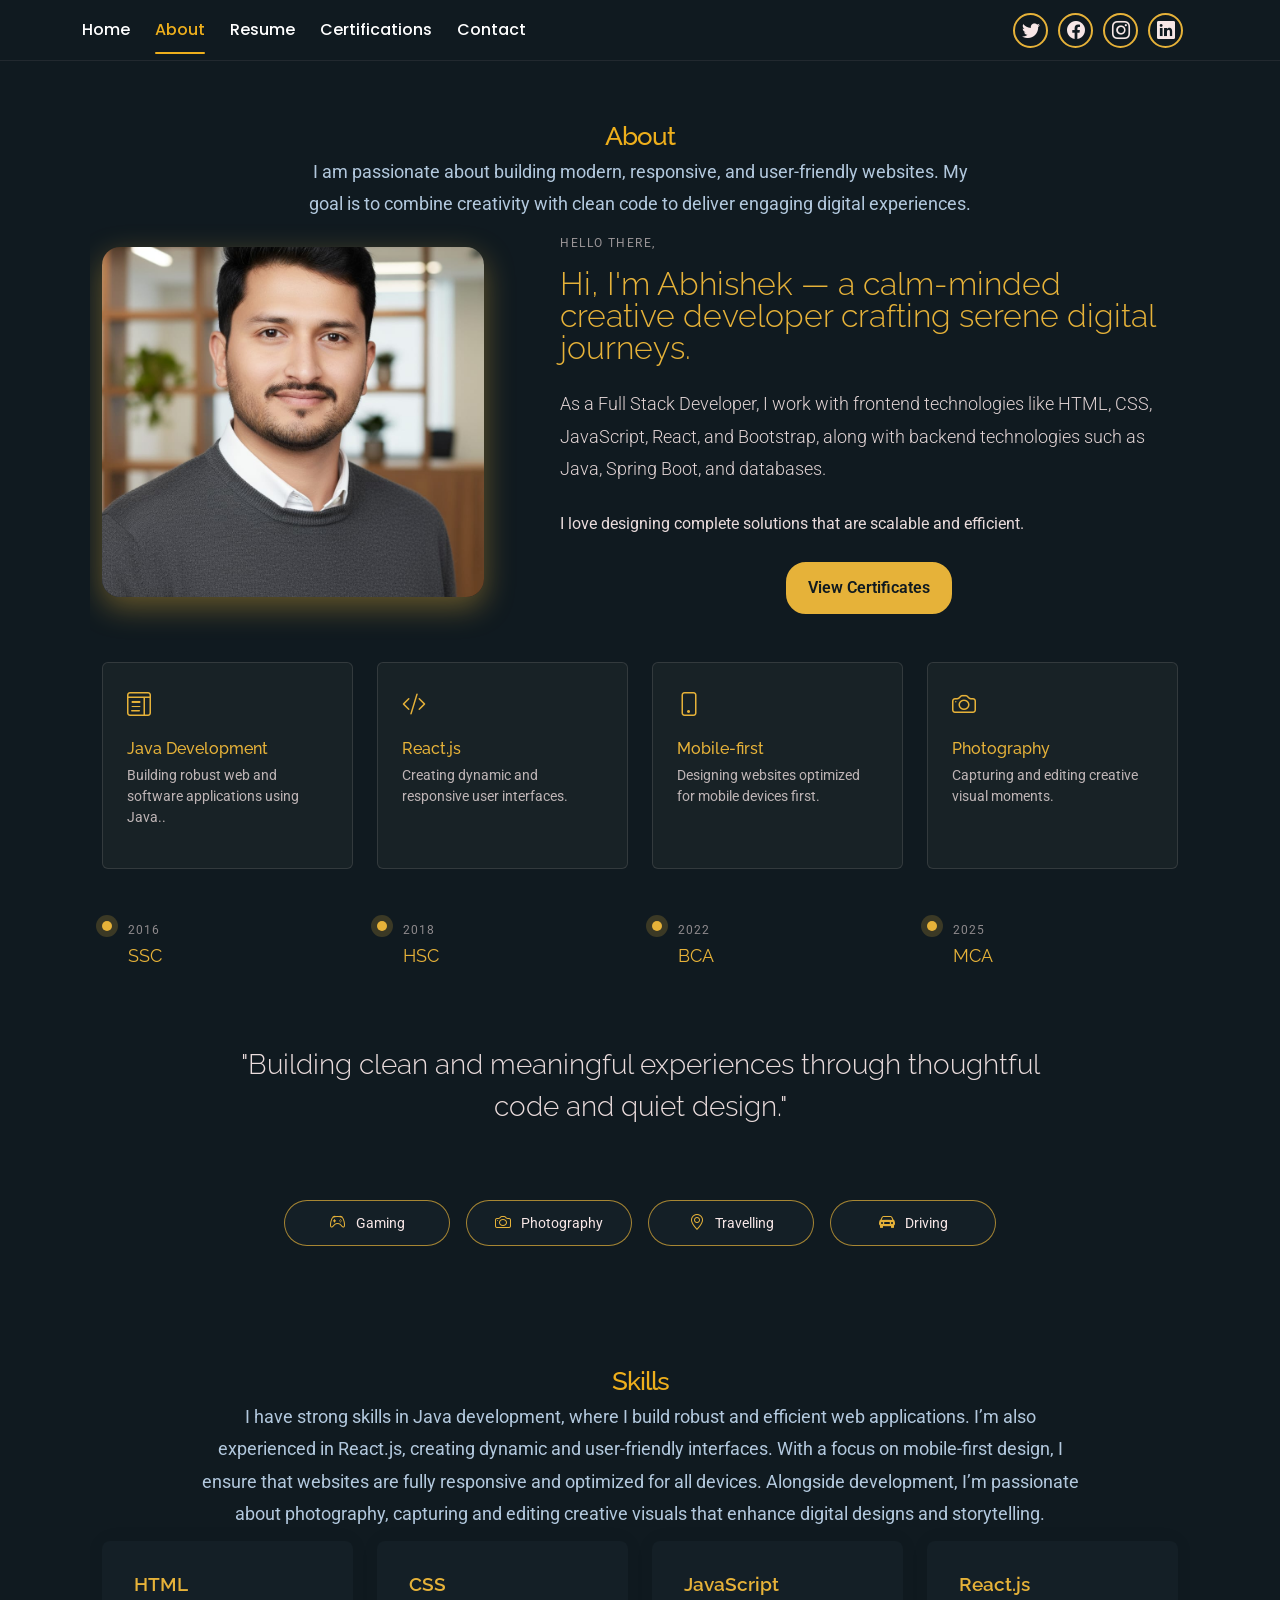
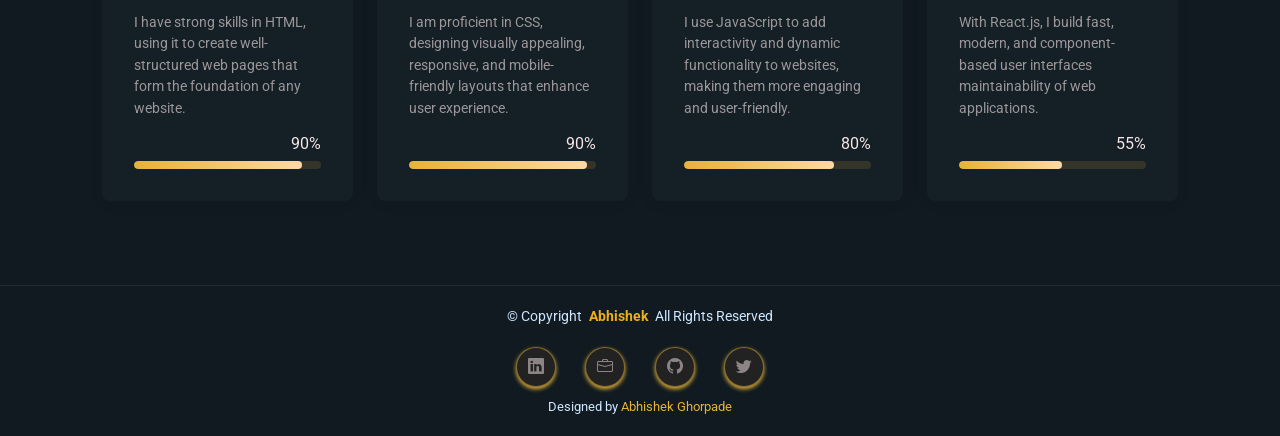
==== commit 0d758e10: "Update about.html" ====
--- a/about.html
+++ b/about.html
@@ -127,7 +127,7 @@
             <div class="col-lg-5" data-aos="zoom-in" data-aos-delay="250">
               <figure class="profile-figure text-center text-lg-start">
                 <img
-                  src="img/WhatsApp Image 2025-11-01 at 12.26.18_97a6fdc2.jpg"
+                  src="img/0003.jpeg"
                   alt="Portrait of Abhishek"
                   class="img-fluid profile-photo"
                 />
--- a/assets/css/main.css
+++ b/assets/css/main.css
@@ -5,7 +5,6 @@
 * Author: BootstrapMade.com
 * License: https://bootstrapmade.com/license/
 */
-
 /*--------------------------------------------------------------
 # Font & Color Variables
 # Help: https://bootstrapmade.com/color-system/
@@ -320,10 +319,11 @@
 /* ============================= */
 @media (max-width: 1199px) {
   .mobile-nav-toggle {
-    color: var(--nav-color);
+   color: var(--nav-color);
     font-size: 28px;
     cursor: pointer;
     transition: color 0.3s ease;
+  
   }
 
   .navmenu {
@@ -345,7 +345,7 @@
     overflow-y: auto;
     transform: translateY(-20px);
     opacity: 0;
-    transition: all 0.4s ease;
+    transition: all 0.4s ease; 
   }
 
   /* Animate menu when active */
